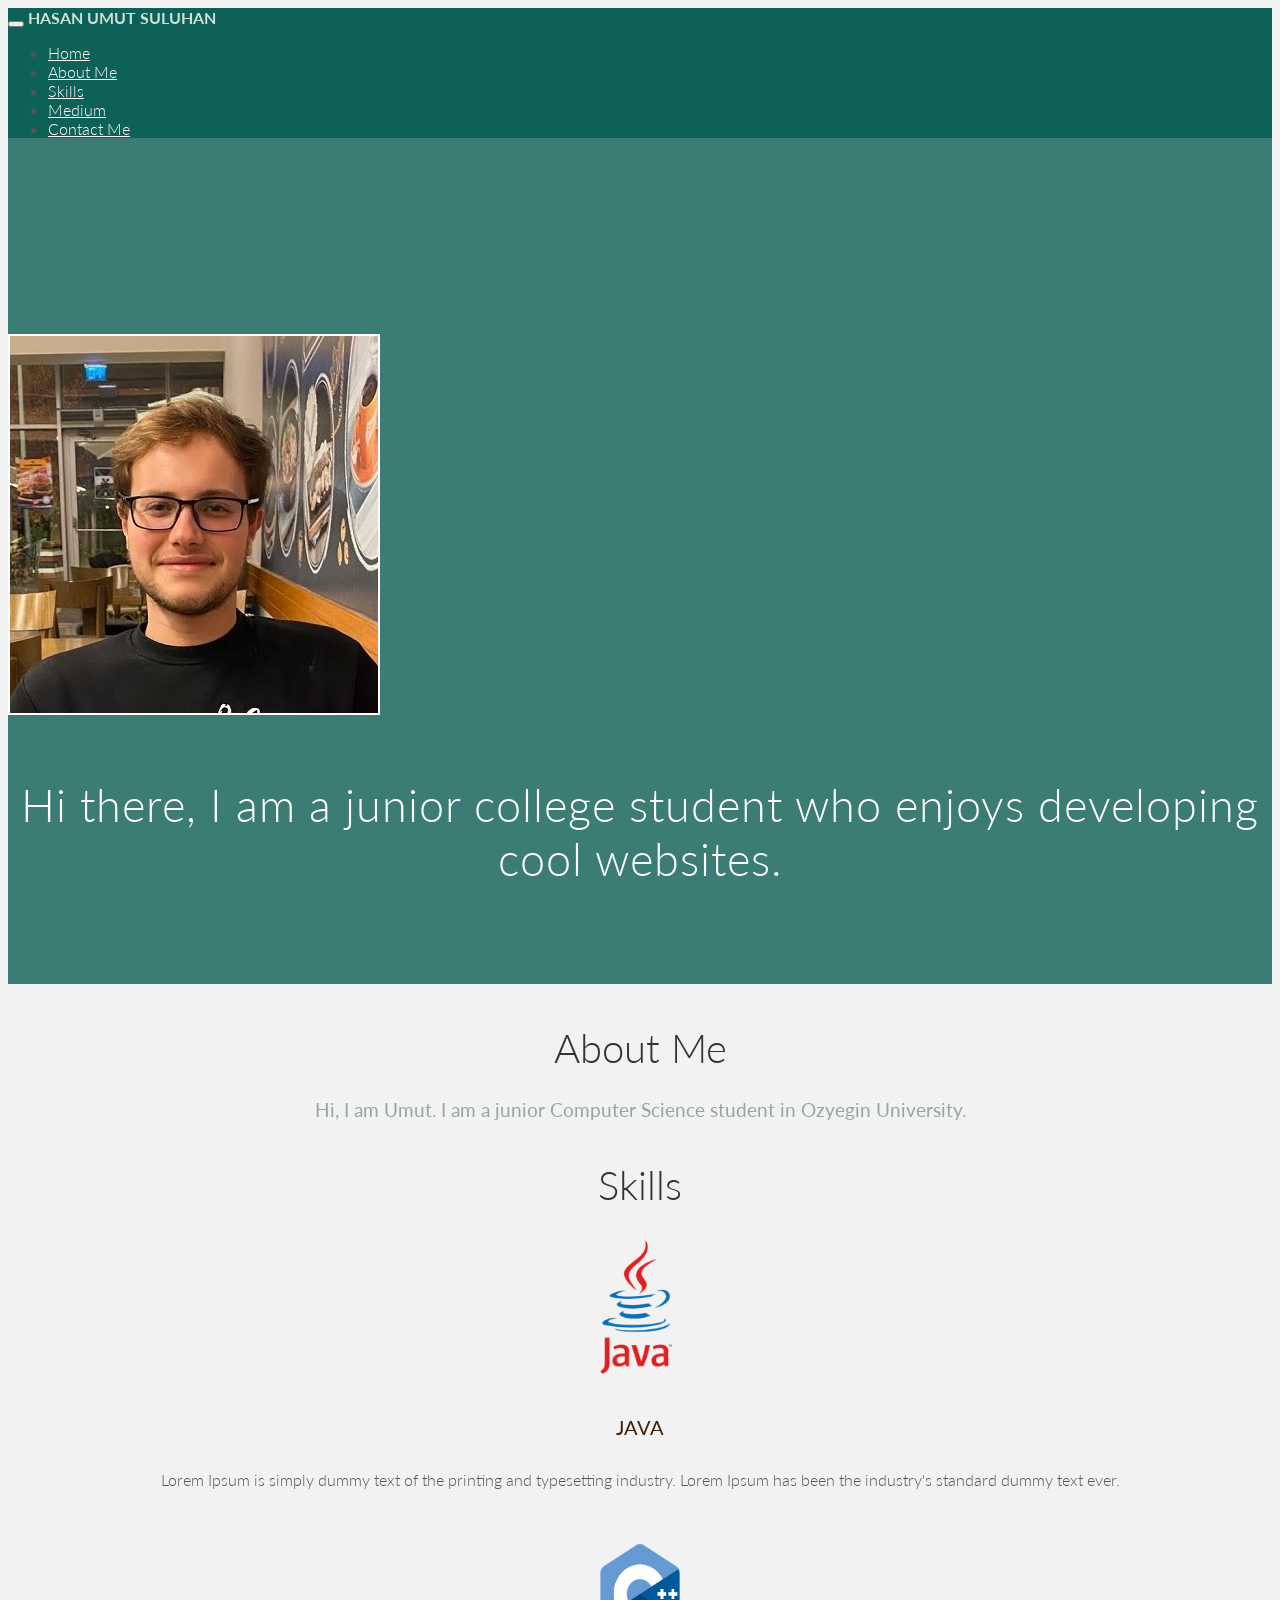
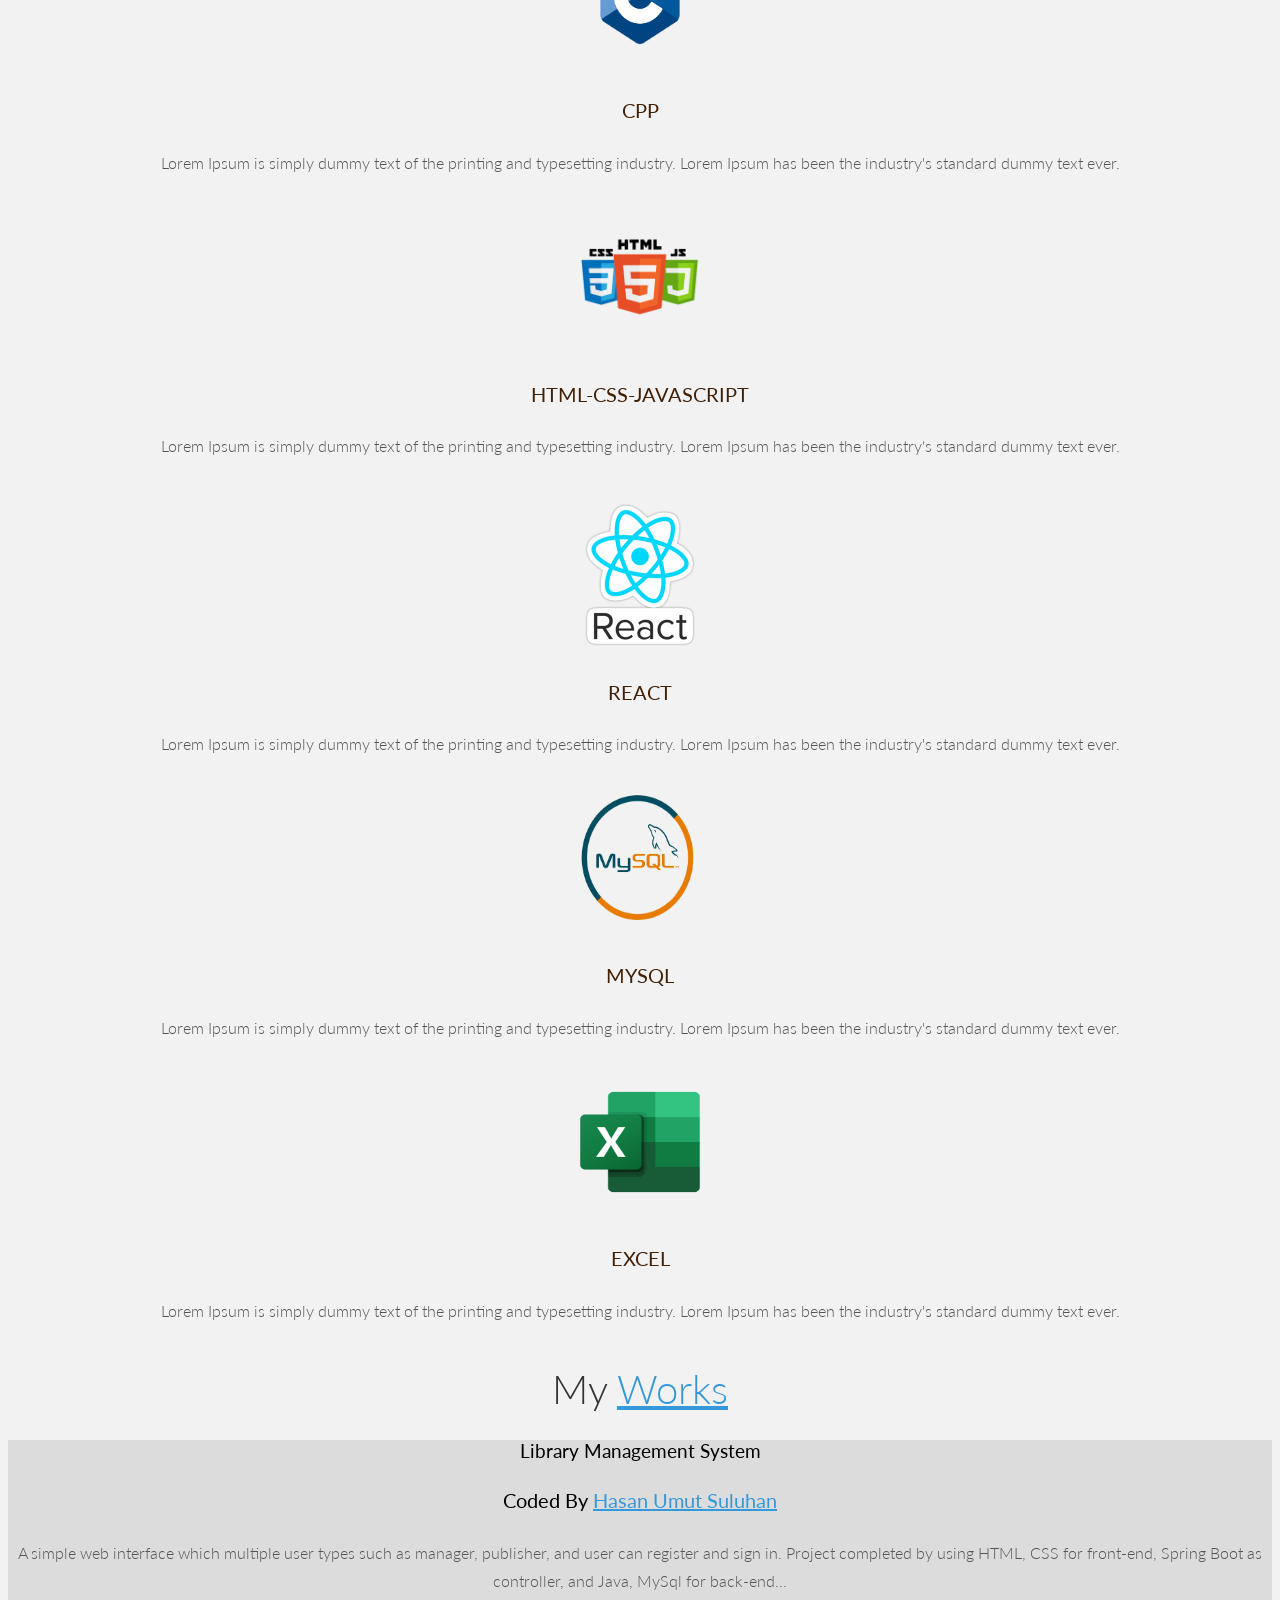
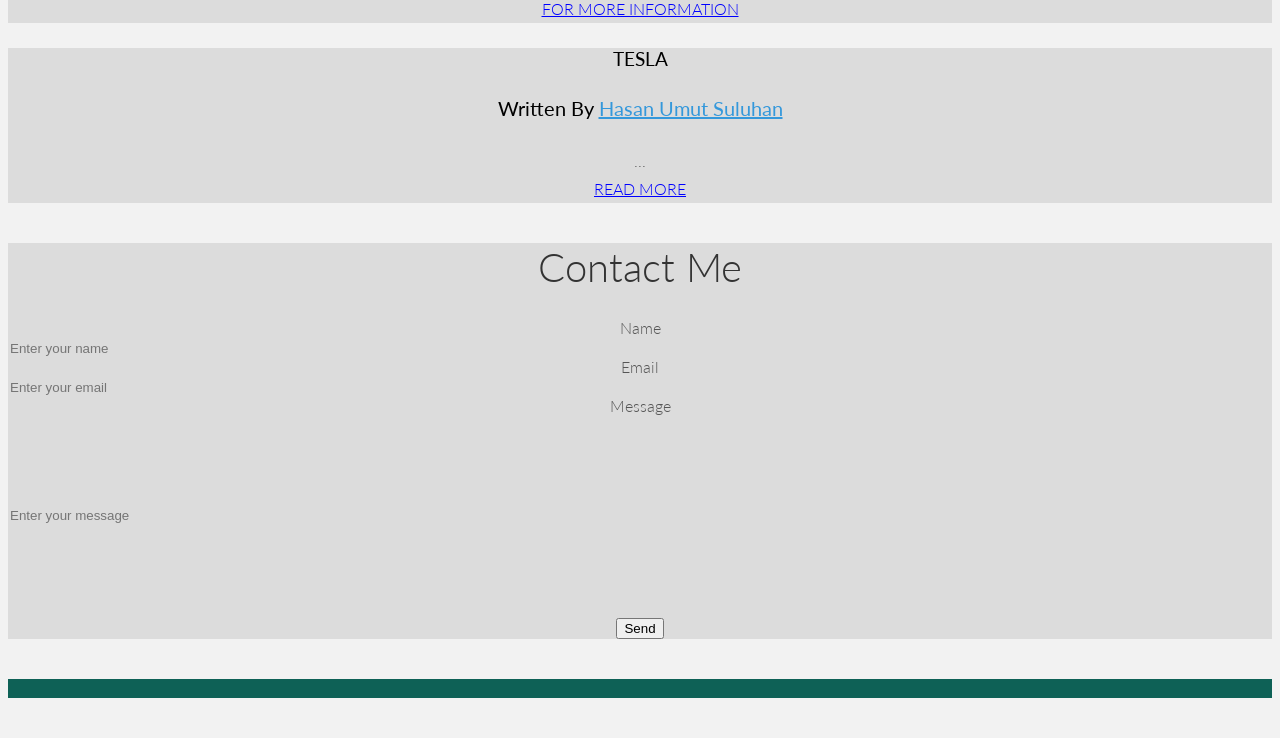
==== index.html @ 051eae3a "changes" ====
<!DOCTYPE html>
<html lang="en">
  <head>
    <meta charset="utf-8">
    <meta http-equiv="X-UA-Compatible" content="IE=edge">
    <meta name="viewport" content="width=device-width, initial-scale=1.0">
    <meta name="description" content="">
    <meta name="author" content="">
    <link rel="shortcut icon" href="assets/img/favicon.png">

	<title>HASAN UMUT SULUHAN</title>
	
	<link rel="shortcut icon" href="assets/img/favicon.ico" type="image/x-icon">

    <link href="assets/css/bootstrap.css" rel="stylesheet">
    <link href="assets/css/main.css" rel="stylesheet">
	<link href='http://fonts.googleapis.com/css?family=Lato:300,400,900' rel='stylesheet' type='text/css'>

	<script src="https://kit.fontawesome.com/4e91c4bfb4.js" crossorigin="anonymous"></script>
	<script src="https://code.jquery.com/jquery-1.10.2.min.js"></script>
    <script src="assets/js/bootstrap.min.js"></script>
  </head>

  <body>

	<div class="navbar navbar-default navbar-fixed-top">
		<div class="container">
		  <div class="navbar-header">
			<button type="button" class="navbar-toggle" data-toggle="collapse" data-target=".navbar-collapse">
			  <span class="icon-bar"></span>
			  <span class="icon-bar"></span>
			  <span class="icon-bar"></span>
			</button>
			<span class="navbar-brand" style = "opacity: 0.8;"><b>HASAN UMUT SULUHAN</b></span>
		  </div>
		  <div class="navbar-collapse collapse">
			<ul class="nav navbar-nav navbar-right">
			  <li><a href="#">Home</a></li>
			  <li><a href="#aboutme">About Me</a></li>
			  <li><a href="#skills">Skills</a></li>
			  <li><a href="#medium">Medium</a></li>
			  <li><a href="#contactme">Contact Me</a></li>
			</ul>
		  </div>
		</div>
	  </div>



	<div id="headerwrap">
		<div class="container">
			<div class="row">
				<div class="col-lg-4">
					<img id = "ppimage" class="img-responsive" src="assets/img/profile_picture.jpg" alt="Profile Picture">
				</div>
				<div class="col-lg-6">
					<h1>Hi there, I am a junior college student who enjoys developing cool websites.</h1>
				</div>
			</div>
		</div>
	</div>
	
	
	<div class="container">
		<a name='aboutme'></a>
		<div class="row mt centered">
			<div class="col-lg-6 col-lg-offset-3">
				<h1>About Me</h1>
				<h3>Hi, I am Umut. I am a junior Computer Science student in Ozyegin University.</h3>
			</div>
		</div>
		

		<div class="row mt centered">
			<a name='skills'></a>
			<h1>Skills</h1>

			<div class="col-lg-4">
				<img src="assets/img/java.png" width="150" height = "150" alt="">
				<h4>JAVA</h4>
				<p>Lorem Ipsum is simply dummy text of the printing and typesetting industry. Lorem Ipsum has been the industry's standard dummy text ever.</p>
			</div>

			<div class="col-lg-4">
				<img src="assets/img/cpp.png" width="200" height = "150" alt="">
				<h4>CPP</h4>
				<p>Lorem Ipsum is simply dummy text of the printing and typesetting industry. Lorem Ipsum has been the industry's standard dummy text ever.</p>

			</div>

			<div class="col-lg-4">
				<img src="assets/img/htmlcssjs.png" width="150" height = "150" alt="">
				<h4>HTML-CSS-JAVASCRIPT</h4>
				<p>Lorem Ipsum is simply dummy text of the printing and typesetting industry. Lorem Ipsum has been the industry's standard dummy text ever.</p>

			</div>
		</div>

		<div class="row mt centered">
			<div class="col-lg-4">
				<img src="assets/img/react.png" width="150" height = "150" alt="">
				<h4>REACT</h4>
				<p>Lorem Ipsum is simply dummy text of the printing and typesetting industry. Lorem Ipsum has been the industry's standard dummy text ever.</p>
			</div>

			<div class="col-lg-4">
				<img src="assets/img/mysql.png" width="150" height = "150" alt="">
				<h4>MYSQL</h4>
				<p>Lorem Ipsum is simply dummy text of the printing and typesetting industry. Lorem Ipsum has been the industry's standard dummy text ever.</p>

			</div>

			<div class="col-lg-4">
				<img src="assets/img/excel.png" width="250" height = "150" alt="">
				<h4>EXCEL</h4>
				<p>Lorem Ipsum is simply dummy text of the printing and typesetting industry. Lorem Ipsum has been the industry's standard dummy text ever.</p>

			</div>
			
		</div>
	</div>
	
	<!--<div class="container">
		<a name='medium'></a>
		<div class="row mt centered">
			<h1>My 
				<a href = "https://medium.com/@suluhanumut">
					Medium 
				</a>
				Blogs
			</h1>
			<div class="col-md-6 col-sm-9">
				<div class = "card text-center" style = "background-color:rgb(220,220,220);">
					<div class = "card-header">
						<h3 class = "card-title" style = "color:black">TESLA</h3>
						<h4 style = "color:black">Written By <a href = "https://medium.com/@suluhanumut">Hasan Umut Suluhan</a><h4></h4>
					</div>
					<div class = "card-body">
						<p>... 
							<br>
							<a style = "color:blue" href = "https://medium.com/@suluhanumut">
								READ MORE
							</a>
						</p>
					</div>
				</div>
			</div>
			<div class="col-md-6 col-sm-9">
				<div class = "card text-center" style = "background-color:rgb(220,220,220);">
					<div class = "card-header">
						<h3 class = "card-title" style = "color:black">TESLA</h3>
						<h4 style = "color:black">Written By <a href = "https://medium.com/@suluhanumut">Hasan Umut Suluhan</a><h4></h4>
					</div>
					<div class = "card-body">
						<p>... 
							<br>
							<a style = "color:blue" href = "https://medium.com/@suluhanumut">
								READ MORE
							</a>
						</p>
					</div>
				</div>
			</div>
		</div>-->

		<div class="container">
			<a name='medium'></a>
			<div class="row mt centered">
				<h1>My 
					<a href = "https://github.com/umutsuluhan">
						Works
					</a>
				</h1>
				<div class="col-md-6 col-sm-9">
					<div class = "card text-center" style = "background-color:rgb(220,220,220);">
						<div class = "card-header">
							<h3 class = "card-title" style = "color:black">Library Management System</h3>
							<h4 style = "color:black">Coded By <a href = "https://medium.com/@suluhanumut">Hasan Umut Suluhan</a><h4></h4>
						</div>
						<div class = "card-body">
							<p>A simple web interface which multiple user types such as manager, publisher, and user can register and sign in.
								Project completed by using HTML, CSS for front-end, Spring Boot as controller, and Java, MySql for back-end... 
								<br>
								<a style = "color:blue" href = "https://github.com/umutsuluhan/Library_Management_System">
									FOR MORE INFORMATION
								</a>
							</p>
						</div>
					</div>
				</div>
				<div class="col-md-6 col-sm-9">
					<div class = "card text-center" style = "background-color:rgb(220,220,220);">
						<div class = "card-header">
							<h3 class = "card-title" style = "color:black">TESLA</h3>
							<h4 style = "color:black">Written By <a href = "https://medium.com/@suluhanumut">Hasan Umut Suluhan</a><h4></h4>
						</div>
						<div class = "card-body">
							<p>... 
								<br>
								<a style = "color:blue" href = "https://medium.com/@suluhanumut">
									READ MORE
								</a>
							</p>
						</div>
					</div>
				</div>
			</div>
	
	<div class = "container">
		<a name = 'contactme'></a>
		<div class="row mt centered">
			<div class="col-lg-6 col-lg-offset-3" style = "background-color:rgb(220,220,220);">
				<h1 class = "Title" >Contact Me</h1>
				<form action="https://formspree.io/f/xeqpnavw" method="POST" style = "background:transparent">
					<label for name>Name</label>
					<br>
					<input type="text" name="name" placeholder = "Enter your name" style = "width:100%; border:none; background:transparent;">
					<br>
					<label for email>Email</label>
					<br>
					<input type="email" name="email" placeholder = "Enter your email" style = "width:100%; border:none; background:transparent;">
					<br>
					<label for message>Message</label>
					<br>
					<input type="text" size = "400px" name="message" placeholder = "Enter your message" style = "width:100% ; height:200px; border:none; background:transparent;">
					<br>
					<input type="submit" value="Send">
				  </form>			
			</div>
		</div>
	</div>

	
		
		<div class="row mt centered navbar-default navbar">
			<div class="navbar-footer">
				<div class="col-lg-12 col-sm-6">
					<img class="img-circle" src="assets/img/pic1.jpg" width="140" alt="">
					<a id = "social" href= "https://twitter.com/umutsuluhan"><i class="fab fa-twitter-square fa-2x"></i><a>
					<a id = "social" href= "https://www.instagram.com/umutsuluhan/"><i class="fab fa-instagram-square fa-2x"></i><a>
					<a id = "social" href= "https://www.linkedin.com/in/hasan-umut-318127186/"><i class="fab fa-linkedin fa-2x"></i></a>
				</div>
			</div>	
		</div>
	</div>

    
  </body>
</html>
---- assets/css/main.css ----
body {
  background-color: #f2f2f2;
    font-family: 'Lato', sans-serif;
    font-weight: 300;
    font-size: 16px;
    color: #555;

    -webkit-font-smoothing: antialiased;
    -webkit-overflow-scrolling: touch;
}

/* Titles */
h1, h2, h3, h4, h5, h6 {
    font-family: 'Lato', sans-serif;
    font-weight: 300;
    color: #333;
}

h1 {
    font-size: 40px;
    text-align:center;
}

h3 {
	color: #95a5a6;
	font-weight: 400;
}

h4 {
	color: rgb(65, 32, 6);
	font-weight: 400;
	font-size: 20px;
}

/* Paragraph & Typographic */
p {
    line-height: 28px;
    margin-bottom: 25px;
    font-size: 16px;
}

.centered {
    text-align: center;
}

/* Links */
a {
    color: #3498db;
    word-wrap: break-word;

    -webkit-transition: color 0.1s ease-in, background 0.1s ease-in;
    -moz-transition: color 0.1s ease-in, background 0.1s ease-in;
    -ms-transition: color 0.1s ease-in, background 0.1s ease-in;
    -o-transition: color 0.1s ease-in, background 0.1s ease-in;
    transition: color 0.1s ease-in, background 0.1s ease-in;
}

a:hover,
a:focus {
    color: #7b7b7b;
    text-decoration: none;
    outline: 0;
}

a:before,
a:after {
    -webkit-transition: color 0.1s ease-in, background 0.1s ease-in;
    -moz-transition: color 0.1s ease-in, background 0.1s ease-in;
    -ms-transition: color 0.1s ease-in, background 0.1s ease-in;
    -o-transition: color 0.1s ease-in, background 0.1s ease-in;
    transition: color 0.1s ease-in, background 0.1s ease-in;
}

 hr {
    display: block;
    height: 1px;
    border: 0;
    border-top: 1px solid #ccc;
    margin: 1em 0;
    padding: 0;
}

.navbar-default {
    background-color: rgb(14, 97, 86);
}

.navbar-default .navbar-brand {
	color: white;
}

.navbar-default .navbar-nav > li > a {
	color: white;
}

/* Helpers */

.mt {
	margin-top: 40px;
	margin-bottom: 40px;
}

.form-control {
	height: 42px;
	font-size: 18px;
	width: 280px;
}

i {
	margin: 8px;
	color: #3498db; 
}


/* HeaderWrap */
#headerwrap {
	/* background: url(../img/bg01.jpg) no-repeat center top; */
    background-color: rgb(14, 97, 86, 0.8);
	margin-top: -20px;
	padding-top:200px;
	background-attachment: relative;
	background-position: center center;
	min-height: 650px;
	width: 100%;
	
    -webkit-background-size: 100%;
    -moz-background-size: 100%;
    -o-background-size: 100%;
    background-size: 100%;

    -webkit-background-size: cover;
    -moz-background-size: cover;
    -o-background-size: cover;
    background-size: cover;
}

#headerwrap h1 {
	margin-top: 60px;
	margin-bottom: 15px;
	color: white;
	font-size: 45px;
	font-weight: 300;
	letter-spacing: 1px;
}

#ppimage{
    border: 2px solid;
    border-color:white;
}
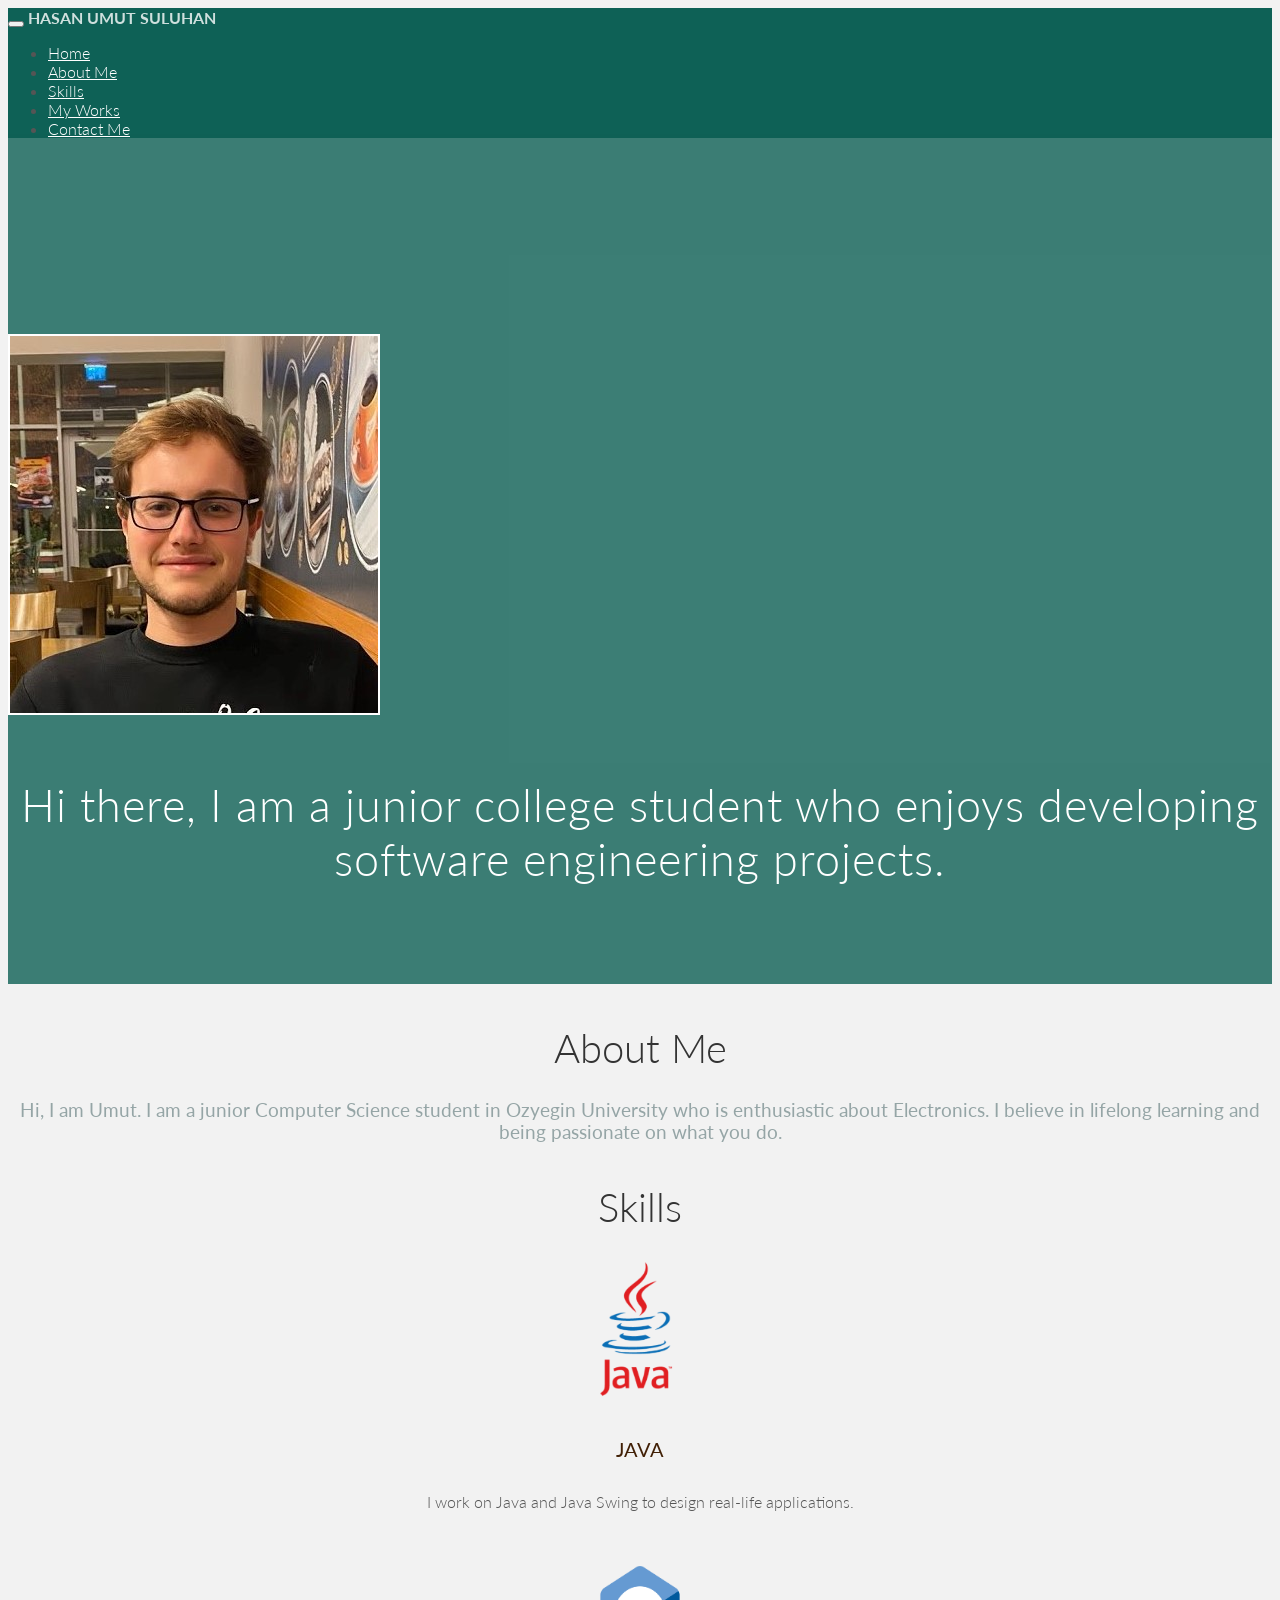
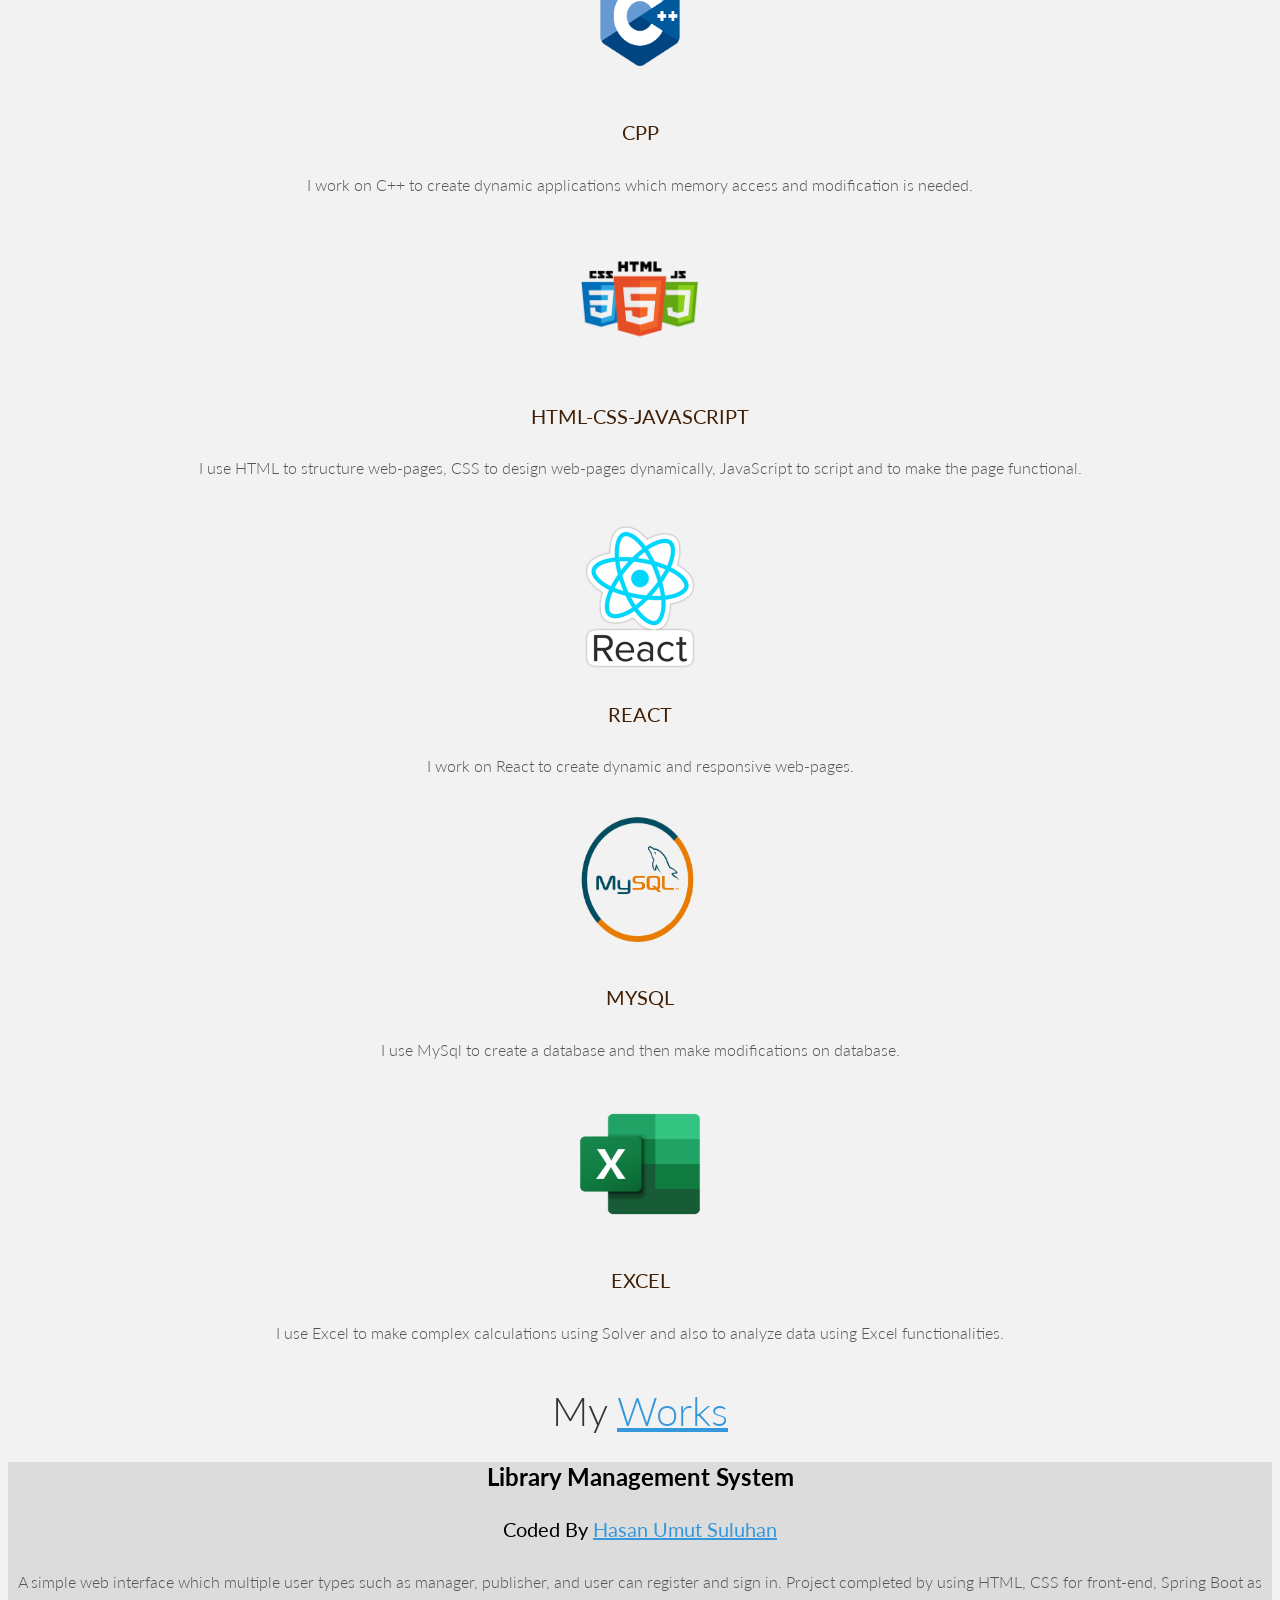
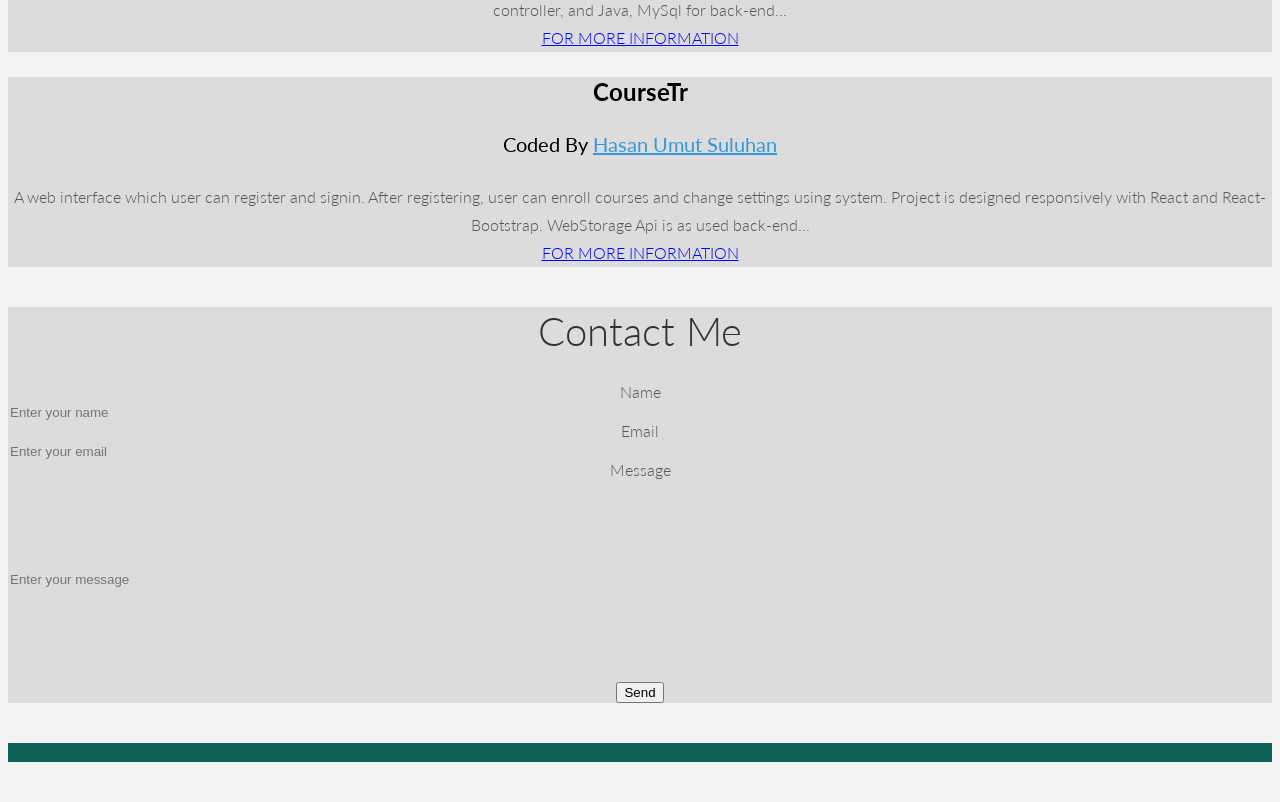
==== commit e24d0616: "changes" ====
--- a/index.html
+++ b/index.html
@@ -38,7 +38,8 @@
 			  <li><a href="#">Home</a></li>
 			  <li><a href="#aboutme">About Me</a></li>
 			  <li><a href="#skills">Skills</a></li>
-			  <li><a href="#medium">Medium</a></li>
+			  <li><a href="#myworks">My Works</a></li>
+			  <!--<li><a href="#medium">Medium</a></li>-->
 			  <li><a href="#contactme">Contact Me</a></li>
 			</ul>
 		  </div>
@@ -54,7 +55,7 @@
 					<img id = "ppimage" class="img-responsive" src="assets/img/profile_picture.jpg" alt="Profile Picture">
 				</div>
 				<div class="col-lg-6">
-					<h1>Hi there, I am a junior college student who enjoys developing cool websites.</h1>
+					<h1>Hi there, I am a junior college student who enjoys developing software engineering projects.</h1>
 				</div>
 			</div>
 		</div>
@@ -66,7 +67,9 @@
 		<div class="row mt centered">
 			<div class="col-lg-6 col-lg-offset-3">
 				<h1>About Me</h1>
-				<h3>Hi, I am Umut. I am a junior Computer Science student in Ozyegin University.</h3>
+				<h3>Hi, I am Umut. I am a junior Computer Science student in Ozyegin University who is enthusiastic about Electronics.
+					I believe in lifelong learning and being passionate on what you do.  
+				</h3>
 			</div>
 		</div>
 		
@@ -78,20 +81,20 @@
 			<div class="col-lg-4">
 				<img src="assets/img/java.png" width="150" height = "150" alt="">
 				<h4>JAVA</h4>
-				<p>Lorem Ipsum is simply dummy text of the printing and typesetting industry. Lorem Ipsum has been the industry's standard dummy text ever.</p>
+				<p>I work on Java and Java Swing to design real-life applications.</p>
 			</div>
 
 			<div class="col-lg-4">
 				<img src="assets/img/cpp.png" width="200" height = "150" alt="">
 				<h4>CPP</h4>
-				<p>Lorem Ipsum is simply dummy text of the printing and typesetting industry. Lorem Ipsum has been the industry's standard dummy text ever.</p>
+				<p>I work on C++ to create dynamic applications which memory access and modification is needed.</p>
 
 			</div>
 
 			<div class="col-lg-4">
 				<img src="assets/img/htmlcssjs.png" width="150" height = "150" alt="">
 				<h4>HTML-CSS-JAVASCRIPT</h4>
-				<p>Lorem Ipsum is simply dummy text of the printing and typesetting industry. Lorem Ipsum has been the industry's standard dummy text ever.</p>
+				<p>I use HTML to structure web-pages, CSS to design web-pages dynamically, JavaScript to script and to make the page functional.</p>
 
 			</div>
 		</div>
@@ -100,25 +103,69 @@
 			<div class="col-lg-4">
 				<img src="assets/img/react.png" width="150" height = "150" alt="">
 				<h4>REACT</h4>
-				<p>Lorem Ipsum is simply dummy text of the printing and typesetting industry. Lorem Ipsum has been the industry's standard dummy text ever.</p>
+				<p>I work on React to create dynamic and responsive web-pages.</p>
 			</div>
 
 			<div class="col-lg-4">
 				<img src="assets/img/mysql.png" width="150" height = "150" alt="">
 				<h4>MYSQL</h4>
-				<p>Lorem Ipsum is simply dummy text of the printing and typesetting industry. Lorem Ipsum has been the industry's standard dummy text ever.</p>
+				<p>I use MySql to create a database and then make modifications on database.</p>
 
 			</div>
 
 			<div class="col-lg-4">
 				<img src="assets/img/excel.png" width="250" height = "150" alt="">
 				<h4>EXCEL</h4>
-				<p>Lorem Ipsum is simply dummy text of the printing and typesetting industry. Lorem Ipsum has been the industry's standard dummy text ever.</p>
+				<p>I use Excel to make complex calculations using Solver and also to analyze data using Excel functionalities.</p>
 
 			</div>
 			
 		</div>
 	</div>
+
+	<div class="container">
+		<a name='myworks'></a>
+		<div class="row mt centered">
+			<h1>My 
+				<a href = "https://github.com/umutsuluhan">
+					Works
+				</a>
+			</h1>
+			<div class="col-md-6 col-sm-9">
+				<div class = "card text-center" style = "background-color:rgb(220,220,220);">
+					<div class = "card-header">
+						<h2 class = "card-title" style = "color:black"><b>Library Management System</b></h2>
+						<h4 style = "color:black">Coded By <a href = "https://github.com/umutsuluhan">Hasan Umut Suluhan</a><h4></h4>
+					</div>
+					<div class = "card-body">
+						<p>A simple web interface which multiple user types such as manager, publisher, and user can register and sign in.
+							Project completed by using HTML, CSS for front-end, Spring Boot as controller, and Java, MySql for back-end... 
+							<br>
+							<a style = "color:blue" href = "https://github.com/umutsuluhan/Library_Management_System">
+								FOR MORE INFORMATION
+							</a>
+						</p>
+					</div>
+				</div>
+			</div>
+			<div class="col-md-6 col-sm-9">
+				<div class = "card text-center" style = "background-color:rgb(220,220,220);">
+					<div class = "card-header">
+						<h2 class = "card-title" style = "color:black"><b>CourseTr</b></h2>
+						<h4 style = "color:black">Coded By <a href = "https://github.com/umutsuluhan">Hasan Umut Suluhan</a><h4></h4>
+					</div>
+					<div class = "card-body">
+						<p>A web interface which user can register and signin. After registering, user can enroll courses and change
+							settings using system. Project is designed responsively with React and React-Bootstrap. WebStorage Api is as used back-end... 
+							<br>
+							<a style = "color:blue" href = "https://github.com/umutsuluhan/CourseTr">
+								FOR MORE INFORMATION
+							</a>
+						</p>
+					</div>
+				</div>
+			</div>
+		</div>
 	
 	<!--<div class="container">
 		<a name='medium'></a>
@@ -162,49 +209,6 @@
 				</div>
 			</div>
 		</div>-->
-
-		<div class="container">
-			<a name='medium'></a>
-			<div class="row mt centered">
-				<h1>My 
-					<a href = "https://github.com/umutsuluhan">
-						Works
-					</a>
-				</h1>
-				<div class="col-md-6 col-sm-9">
-					<div class = "card text-center" style = "background-color:rgb(220,220,220);">
-						<div class = "card-header">
-							<h3 class = "card-title" style = "color:black">Library Management System</h3>
-							<h4 style = "color:black">Coded By <a href = "https://medium.com/@suluhanumut">Hasan Umut Suluhan</a><h4></h4>
-						</div>
-						<div class = "card-body">
-							<p>A simple web interface which multiple user types such as manager, publisher, and user can register and sign in.
-								Project completed by using HTML, CSS for front-end, Spring Boot as controller, and Java, MySql for back-end... 
-								<br>
-								<a style = "color:blue" href = "https://github.com/umutsuluhan/Library_Management_System">
-									FOR MORE INFORMATION
-								</a>
-							</p>
-						</div>
-					</div>
-				</div>
-				<div class="col-md-6 col-sm-9">
-					<div class = "card text-center" style = "background-color:rgb(220,220,220);">
-						<div class = "card-header">
-							<h3 class = "card-title" style = "color:black">TESLA</h3>
-							<h4 style = "color:black">Written By <a href = "https://medium.com/@suluhanumut">Hasan Umut Suluhan</a><h4></h4>
-						</div>
-						<div class = "card-body">
-							<p>... 
-								<br>
-								<a style = "color:blue" href = "https://medium.com/@suluhanumut">
-									READ MORE
-								</a>
-							</p>
-						</div>
-					</div>
-				</div>
-			</div>
 	
 	<div class = "container">
 		<a name = 'contactme'></a>
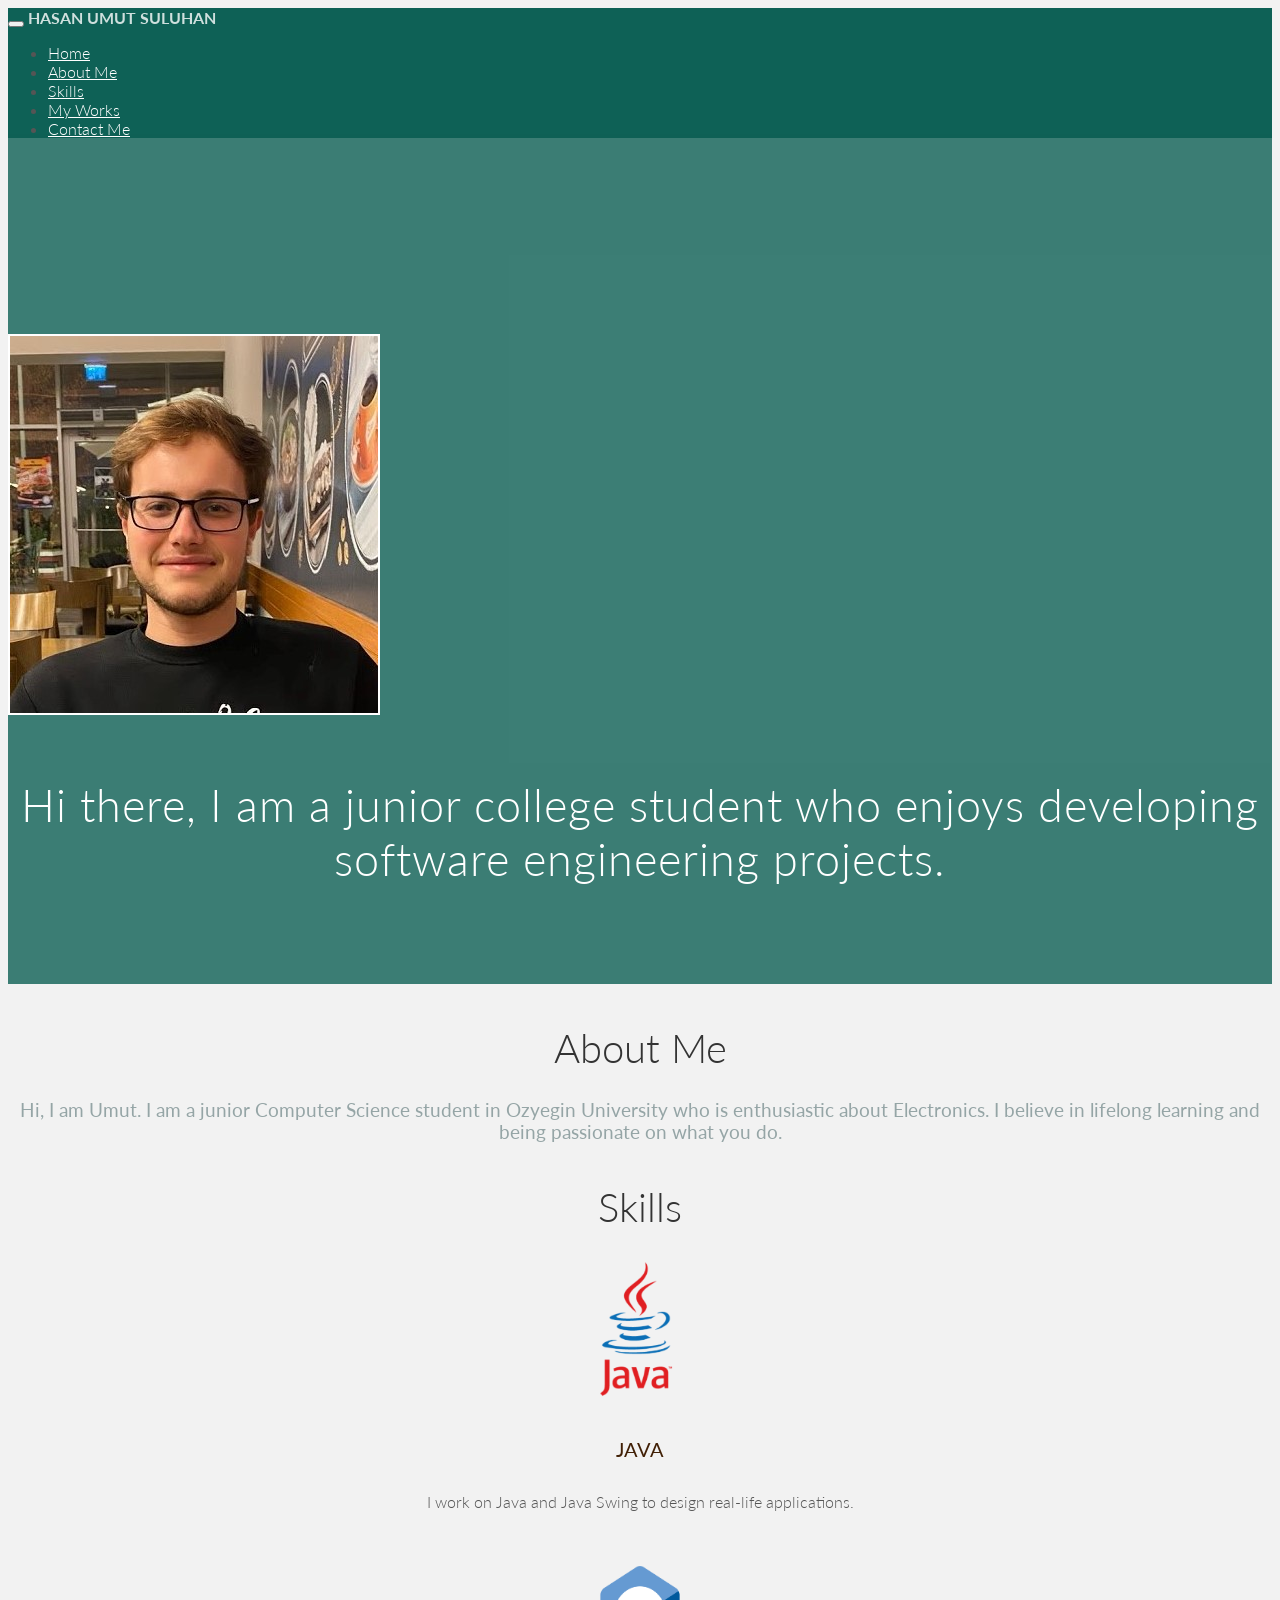
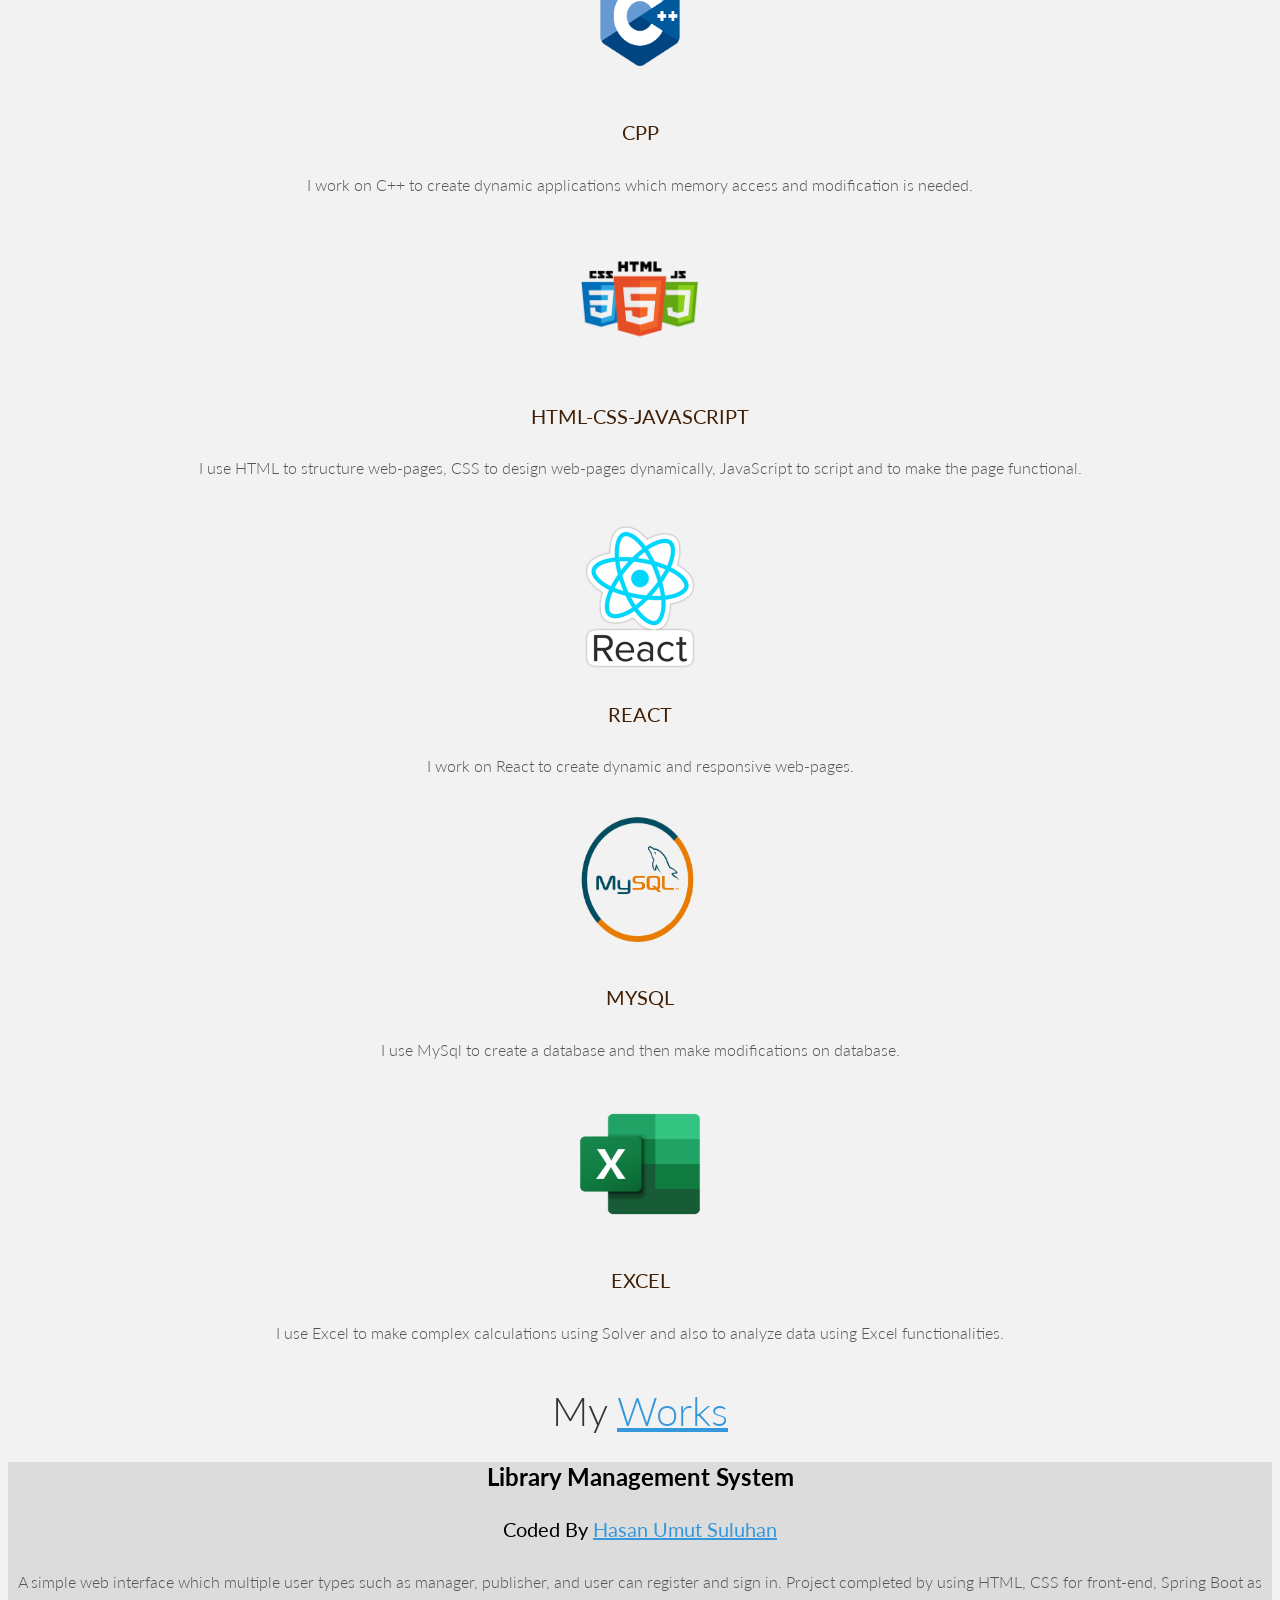
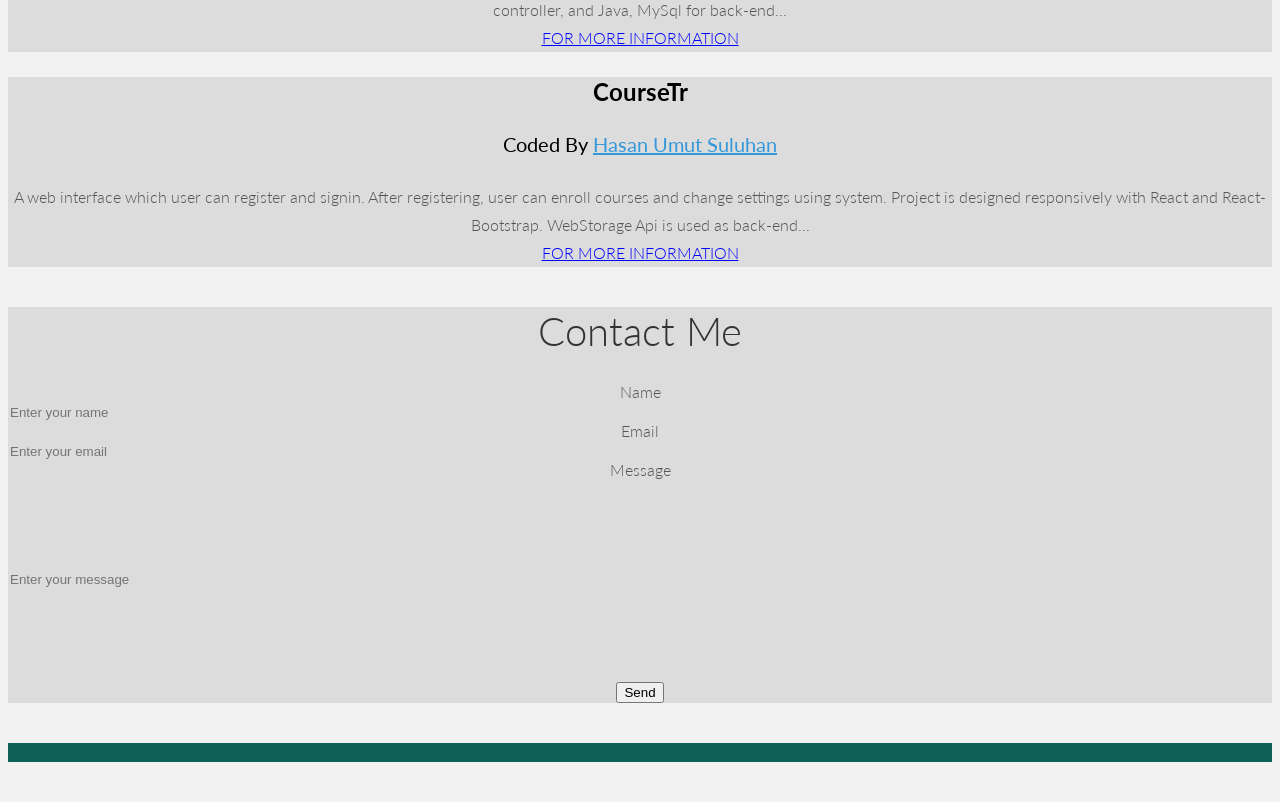
==== commit 6c48eefa: "Update index.html" ====
--- a/index.html
+++ b/index.html
@@ -156,7 +156,7 @@
 					</div>
 					<div class = "card-body">
 						<p>A web interface which user can register and signin. After registering, user can enroll courses and change
-							settings using system. Project is designed responsively with React and React-Bootstrap. WebStorage Api is as used back-end... 
+							settings using system. Project is designed responsively with React and React-Bootstrap. WebStorage Api is used as back-end... 
 							<br>
 							<a style = "color:blue" href = "https://github.com/umutsuluhan/CourseTr">
 								FOR MORE INFORMATION
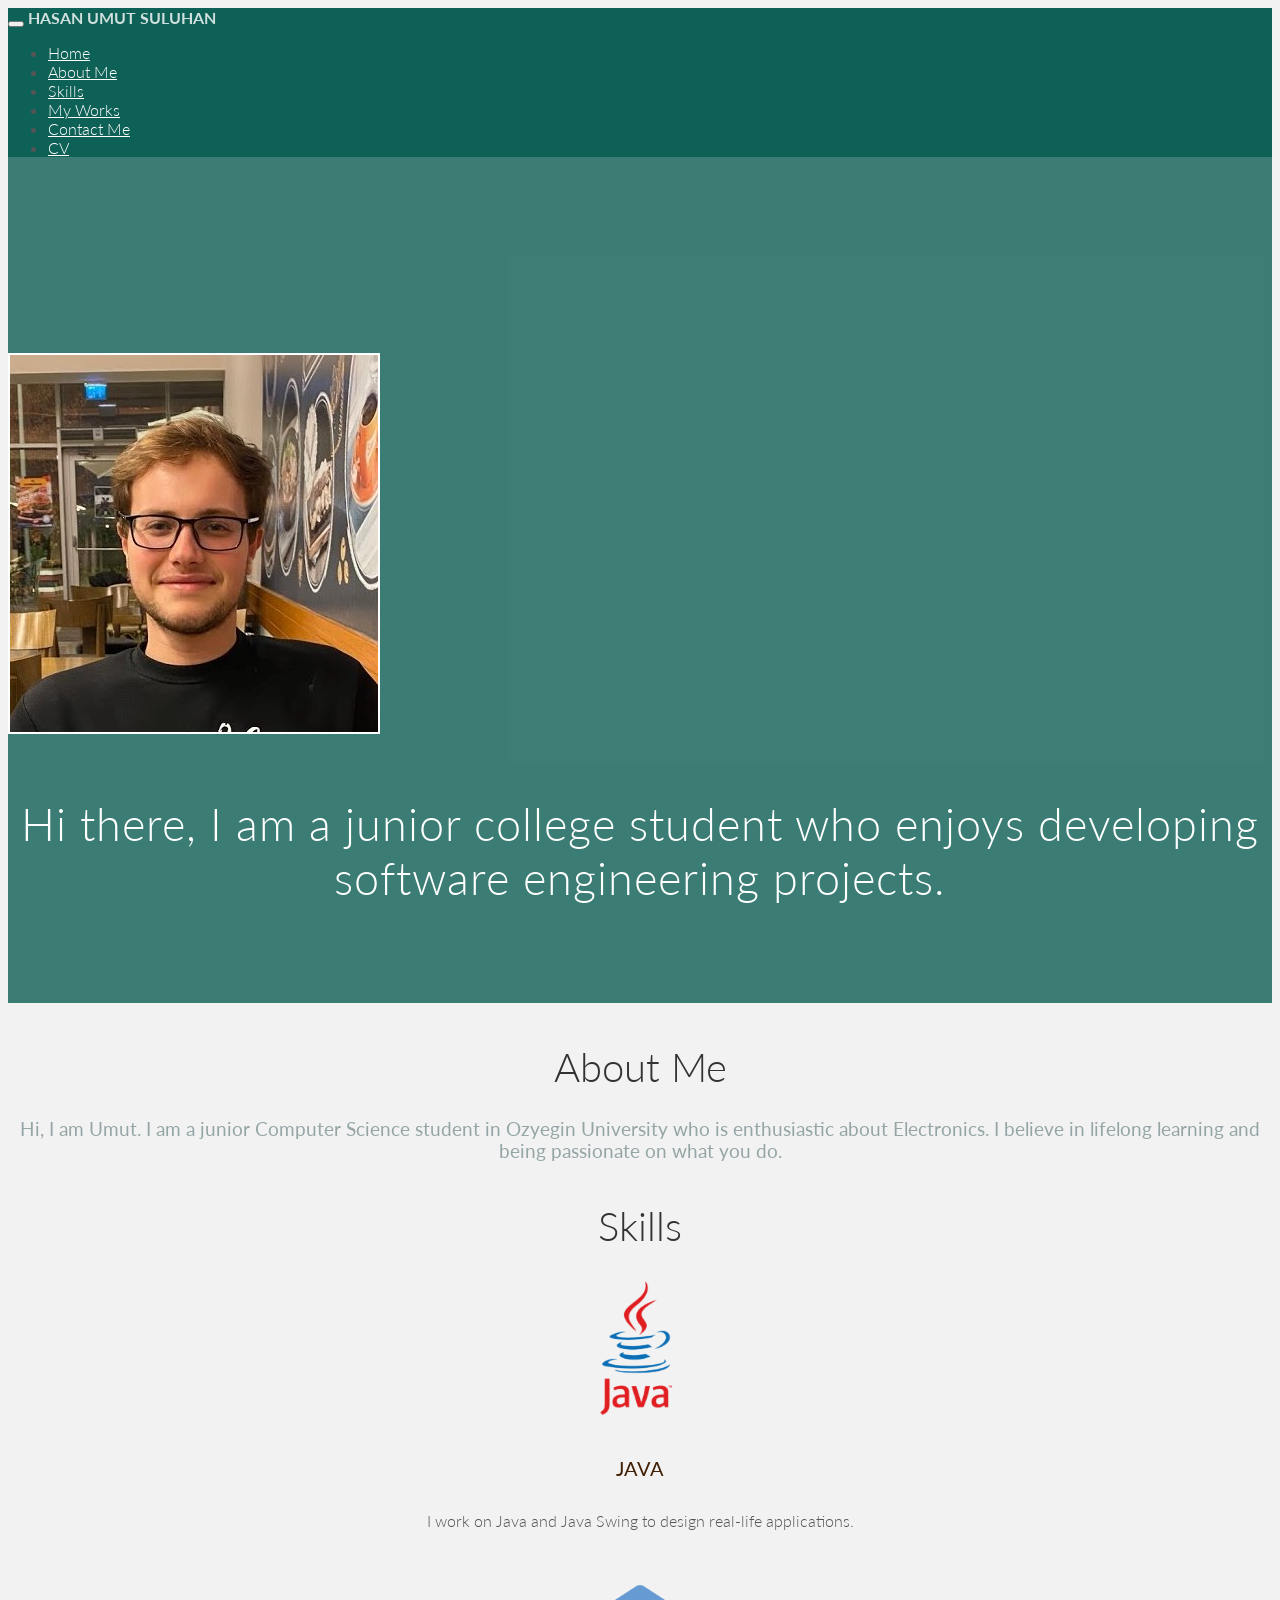
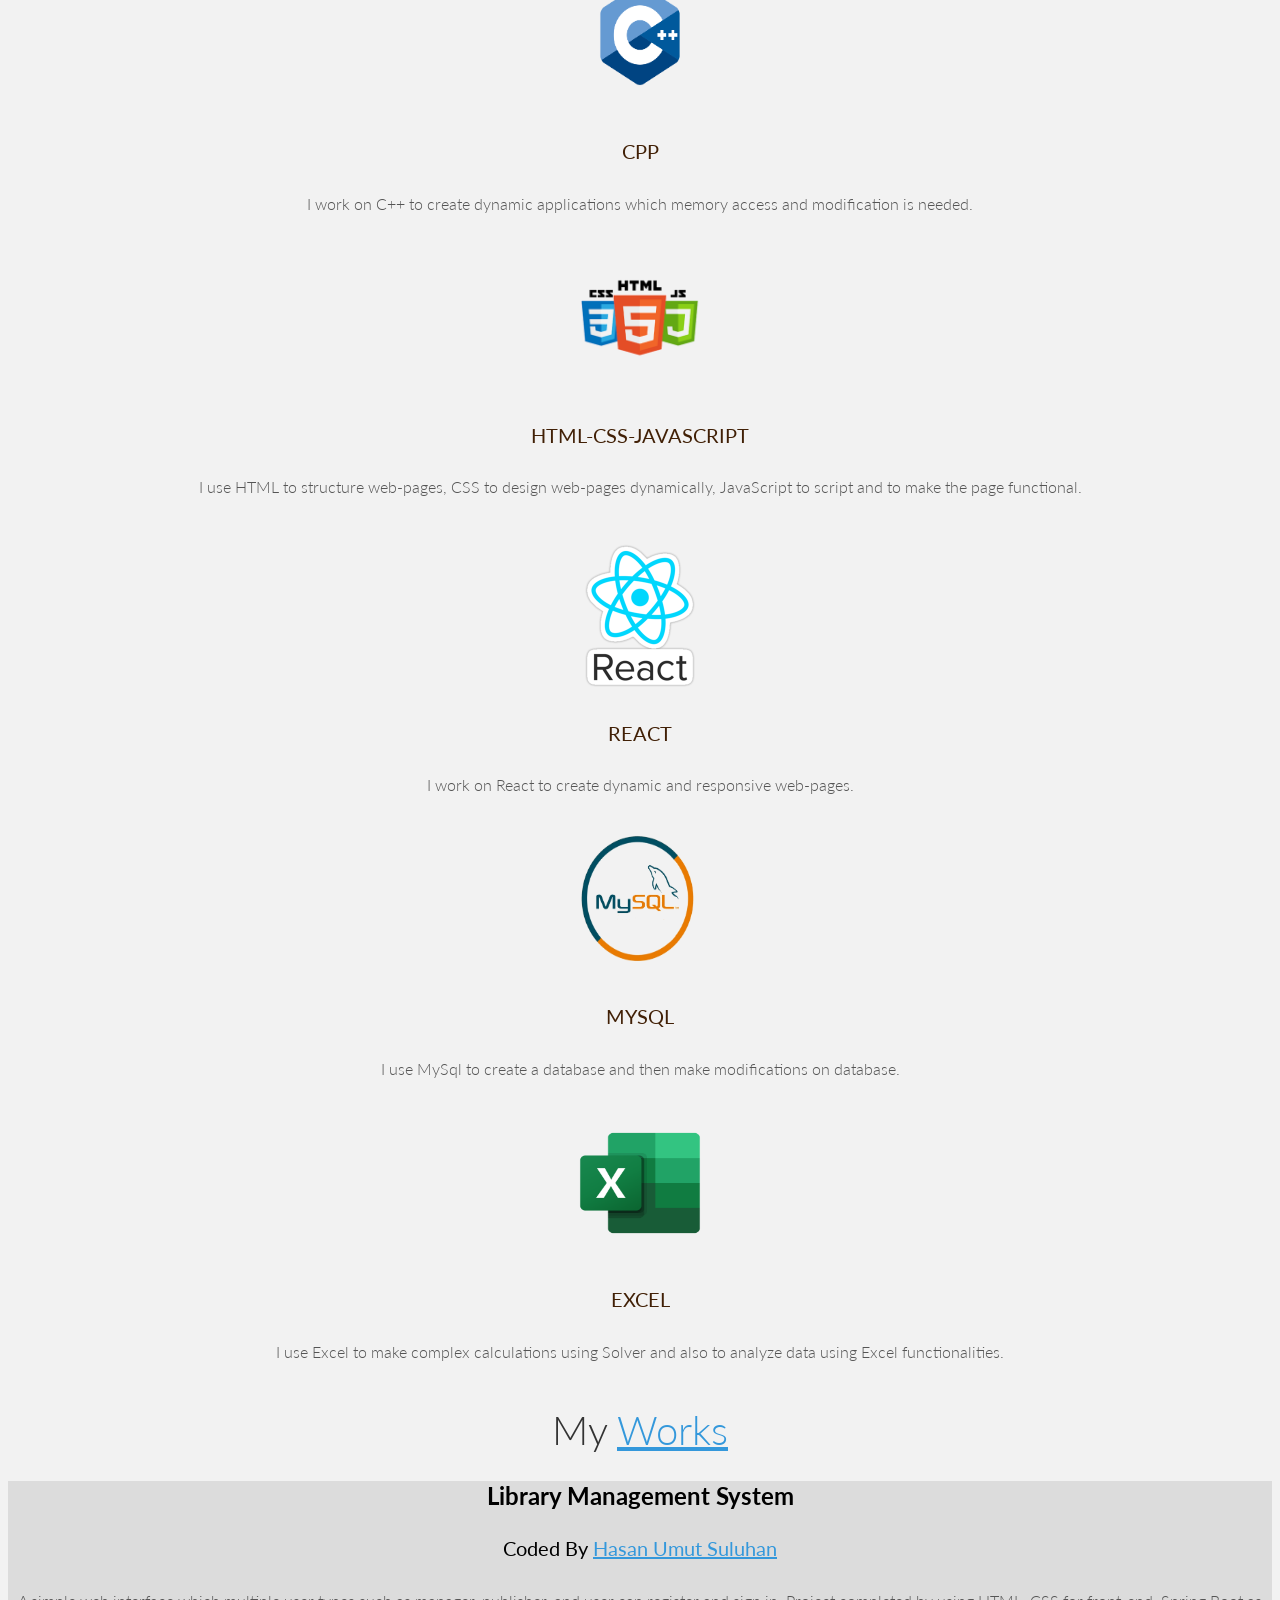
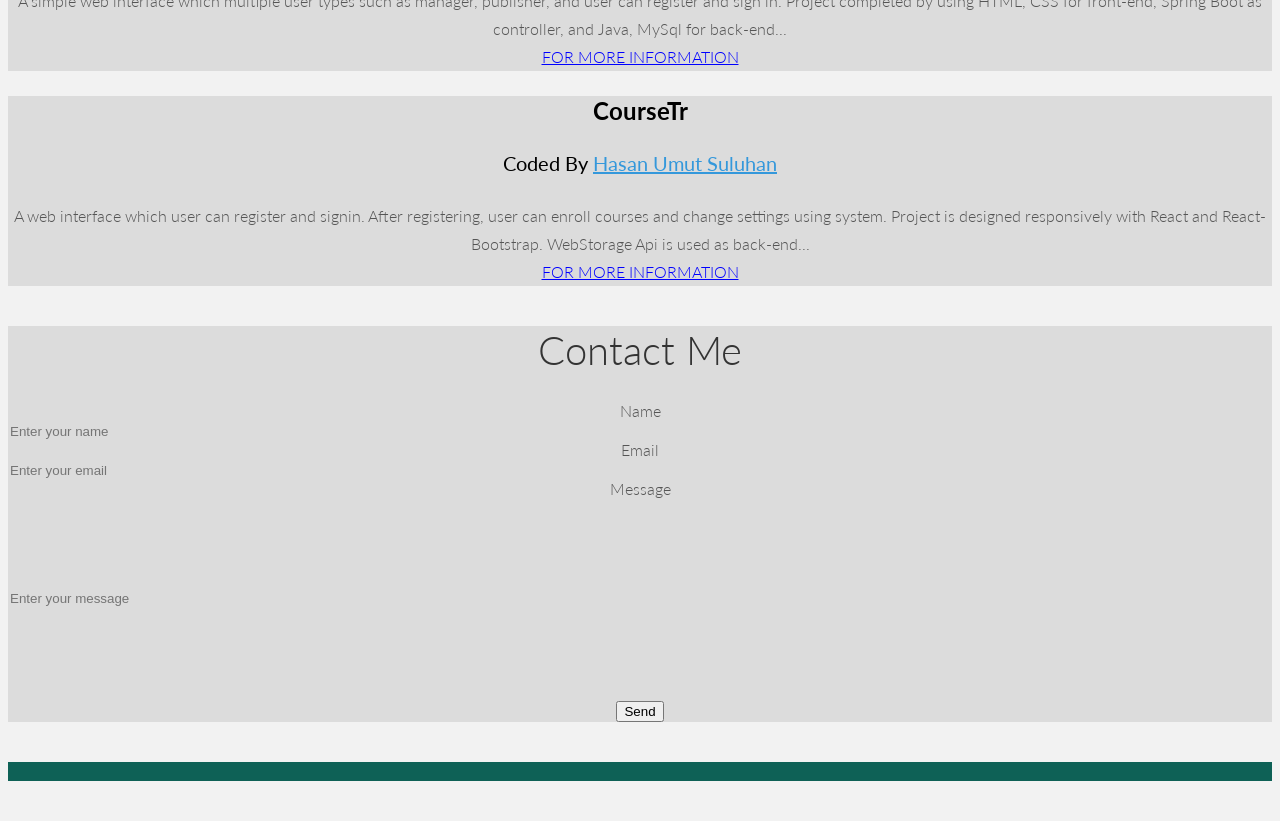
==== commit 99de1a4b: "Adding CV link" ====
--- a/index.html
+++ b/index.html
@@ -1,6 +1,16 @@
 <!DOCTYPE html>
 <html lang="en">
   <head>
+    
+  <script async src="https://www.googletagmanager.com/gtag/js?id=G-P2W3RBVLD3"></script>
+  <script>
+    window.dataLayer = window.dataLayer || [];
+    function gtag(){dataLayer.push(arguments);}
+    gtag('js', new Date());
+
+    gtag('config', 'G-P2W3RBVLD3');
+  </script>
+	  
     <meta charset="utf-8">
     <meta http-equiv="X-UA-Compatible" content="IE=edge">
     <meta name="viewport" content="width=device-width, initial-scale=1.0">
@@ -41,6 +51,7 @@
 			  <li><a href="#myworks">My Works</a></li>
 			  <!--<li><a href="#medium">Medium</a></li>-->
 			  <li><a href="#contactme">Contact Me</a></li>
+			  <li><a href="assets/img/HASANUMUTSULUHAN_CV.pdf">CV</a></li>
 			</ul>
 		  </div>
 		</div>
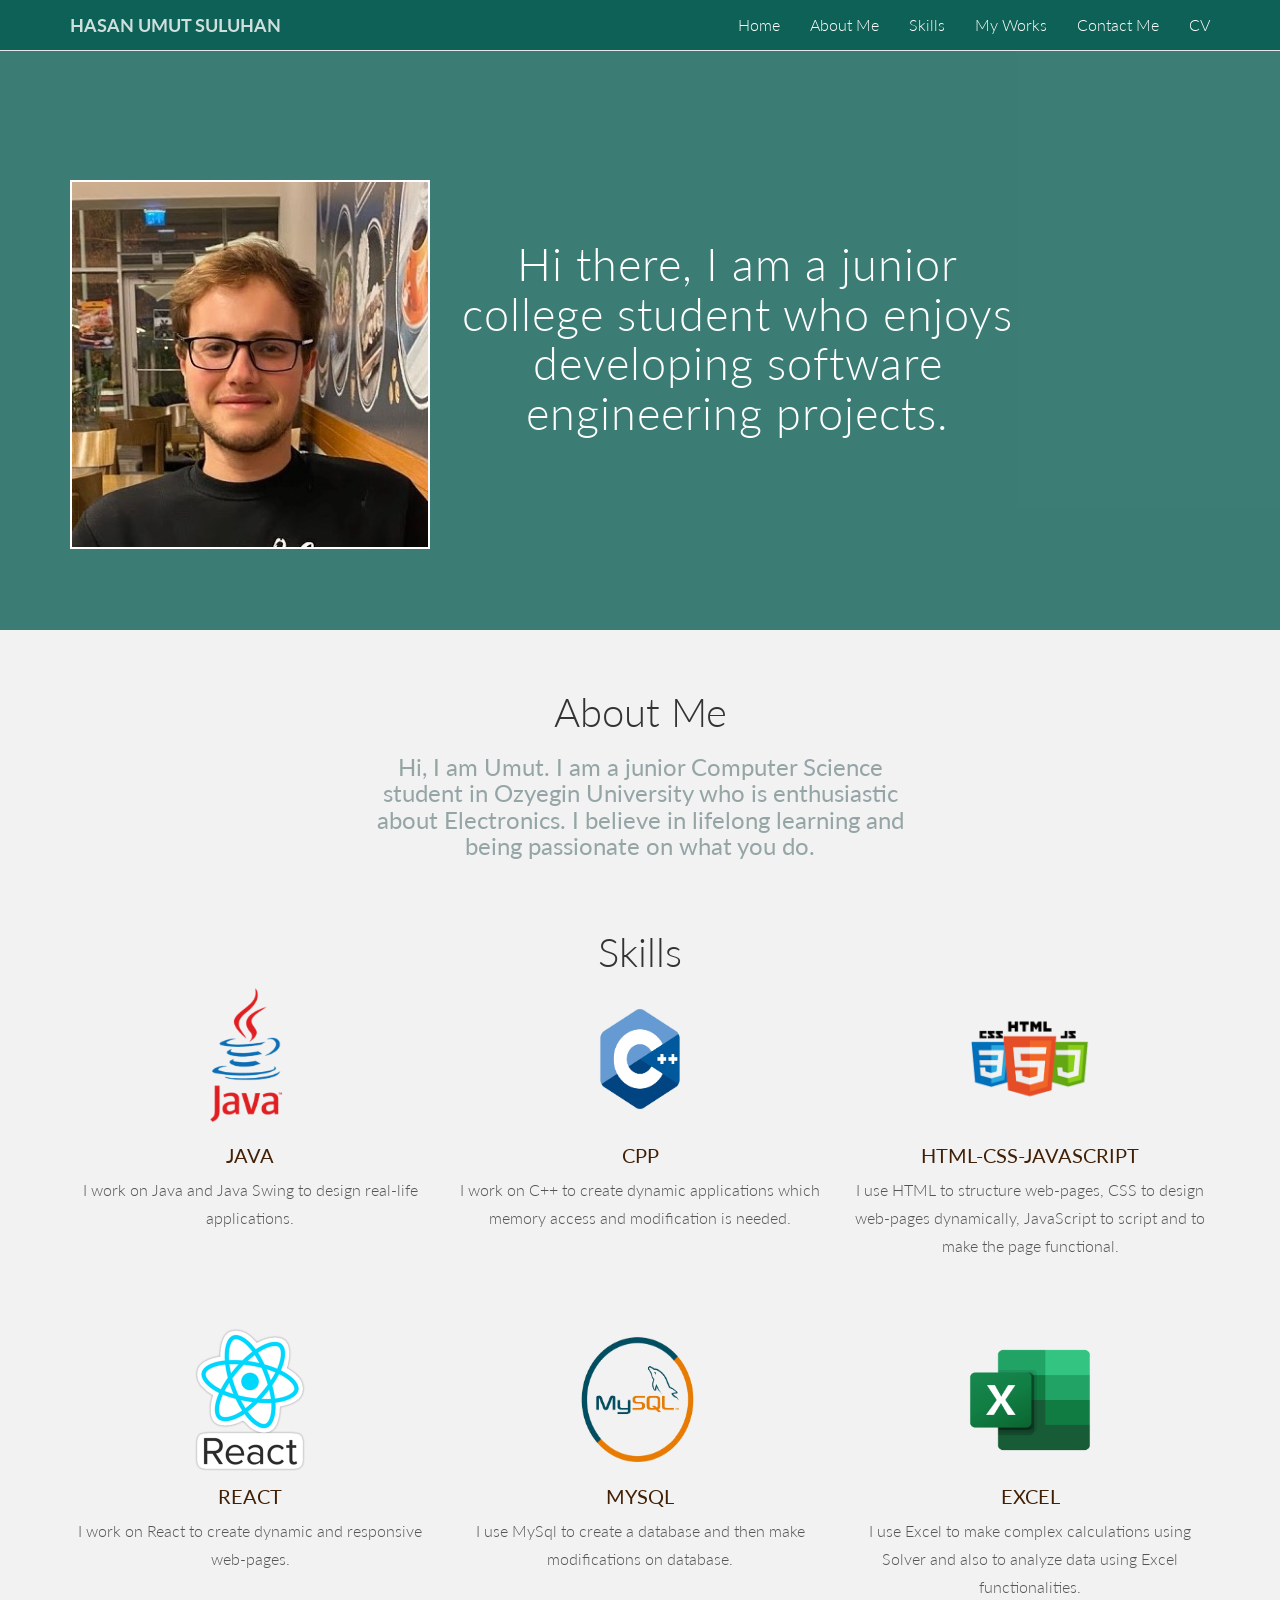
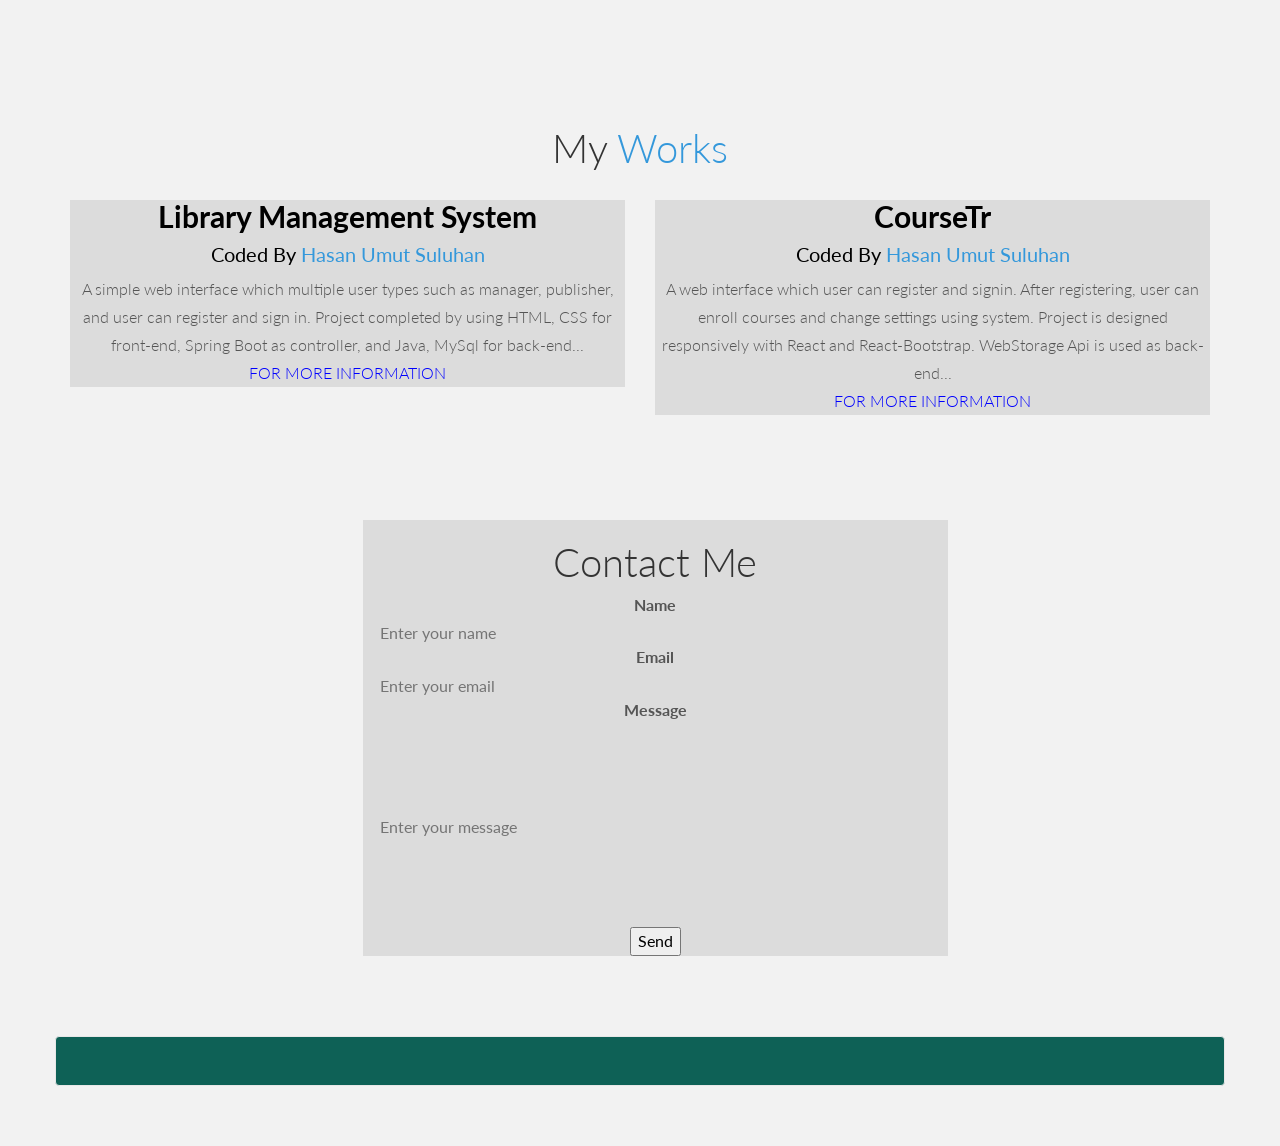
==== commit 33108e6b: "Add files via upload" ====
--- a/index.html
+++ b/index.html
@@ -1,264 +1,264 @@
-<!DOCTYPE html>
-<html lang="en">
-  <head>
-    
-  <script async src="https://www.googletagmanager.com/gtag/js?id=G-P2W3RBVLD3"></script>
-  <script>
-    window.dataLayer = window.dataLayer || [];
-    function gtag(){dataLayer.push(arguments);}
-    gtag('js', new Date());
-
-    gtag('config', 'G-P2W3RBVLD3');
-  </script>
-	  
-    <meta charset="utf-8">
-    <meta http-equiv="X-UA-Compatible" content="IE=edge">
-    <meta name="viewport" content="width=device-width, initial-scale=1.0">
-    <meta name="description" content="">
-    <meta name="author" content="">
-    <link rel="shortcut icon" href="assets/img/favicon.png">
-
-	<title>HASAN UMUT SULUHAN</title>
-	
-	<link rel="shortcut icon" href="assets/img/favicon.ico" type="image/x-icon">
-
-    <link href="assets/css/bootstrap.css" rel="stylesheet">
-    <link href="assets/css/main.css" rel="stylesheet">
-	<link href='http://fonts.googleapis.com/css?family=Lato:300,400,900' rel='stylesheet' type='text/css'>
-
-	<script src="https://kit.fontawesome.com/4e91c4bfb4.js" crossorigin="anonymous"></script>
-	<script src="https://code.jquery.com/jquery-1.10.2.min.js"></script>
-    <script src="assets/js/bootstrap.min.js"></script>
-  </head>
-
-  <body>
-
-	<div class="navbar navbar-default navbar-fixed-top">
-		<div class="container">
-		  <div class="navbar-header">
-			<button type="button" class="navbar-toggle" data-toggle="collapse" data-target=".navbar-collapse">
-			  <span class="icon-bar"></span>
-			  <span class="icon-bar"></span>
-			  <span class="icon-bar"></span>
-			</button>
-			<span class="navbar-brand" style = "opacity: 0.8;"><b>HASAN UMUT SULUHAN</b></span>
-		  </div>
-		  <div class="navbar-collapse collapse">
-			<ul class="nav navbar-nav navbar-right">
-			  <li><a href="#">Home</a></li>
-			  <li><a href="#aboutme">About Me</a></li>
-			  <li><a href="#skills">Skills</a></li>
-			  <li><a href="#myworks">My Works</a></li>
-			  <!--<li><a href="#medium">Medium</a></li>-->
-			  <li><a href="#contactme">Contact Me</a></li>
-			  <li><a href="assets/img/HASANUMUTSULUHAN_CV.pdf">CV</a></li>
-			</ul>
-		  </div>
-		</div>
-	  </div>
-
-
-
-	<div id="headerwrap">
-		<div class="container">
-			<div class="row">
-				<div class="col-lg-4">
-					<img id = "ppimage" class="img-responsive" src="assets/img/profile_picture.jpg" alt="Profile Picture">
-				</div>
-				<div class="col-lg-6">
-					<h1>Hi there, I am a junior college student who enjoys developing software engineering projects.</h1>
-				</div>
-			</div>
-		</div>
-	</div>
-	
-	
-	<div class="container">
-		<a name='aboutme'></a>
-		<div class="row mt centered">
-			<div class="col-lg-6 col-lg-offset-3">
-				<h1>About Me</h1>
-				<h3>Hi, I am Umut. I am a junior Computer Science student in Ozyegin University who is enthusiastic about Electronics.
-					I believe in lifelong learning and being passionate on what you do.  
-				</h3>
-			</div>
-		</div>
-		
-
-		<div class="row mt centered">
-			<a name='skills'></a>
-			<h1>Skills</h1>
-
-			<div class="col-lg-4">
-				<img src="assets/img/java.png" width="150" height = "150" alt="">
-				<h4>JAVA</h4>
-				<p>I work on Java and Java Swing to design real-life applications.</p>
-			</div>
-
-			<div class="col-lg-4">
-				<img src="assets/img/cpp.png" width="200" height = "150" alt="">
-				<h4>CPP</h4>
-				<p>I work on C++ to create dynamic applications which memory access and modification is needed.</p>
-
-			</div>
-
-			<div class="col-lg-4">
-				<img src="assets/img/htmlcssjs.png" width="150" height = "150" alt="">
-				<h4>HTML-CSS-JAVASCRIPT</h4>
-				<p>I use HTML to structure web-pages, CSS to design web-pages dynamically, JavaScript to script and to make the page functional.</p>
-
-			</div>
-		</div>
-
-		<div class="row mt centered">
-			<div class="col-lg-4">
-				<img src="assets/img/react.png" width="150" height = "150" alt="">
-				<h4>REACT</h4>
-				<p>I work on React to create dynamic and responsive web-pages.</p>
-			</div>
-
-			<div class="col-lg-4">
-				<img src="assets/img/mysql.png" width="150" height = "150" alt="">
-				<h4>MYSQL</h4>
-				<p>I use MySql to create a database and then make modifications on database.</p>
-
-			</div>
-
-			<div class="col-lg-4">
-				<img src="assets/img/excel.png" width="250" height = "150" alt="">
-				<h4>EXCEL</h4>
-				<p>I use Excel to make complex calculations using Solver and also to analyze data using Excel functionalities.</p>
-
-			</div>
-			
-		</div>
-	</div>
-
-	<div class="container">
-		<a name='myworks'></a>
-		<div class="row mt centered">
-			<h1>My 
-				<a href = "https://github.com/umutsuluhan">
-					Works
-				</a>
-			</h1>
-			<div class="col-md-6 col-sm-9">
-				<div class = "card text-center" style = "background-color:rgb(220,220,220);">
-					<div class = "card-header">
-						<h2 class = "card-title" style = "color:black"><b>Library Management System</b></h2>
-						<h4 style = "color:black">Coded By <a href = "https://github.com/umutsuluhan">Hasan Umut Suluhan</a><h4></h4>
-					</div>
-					<div class = "card-body">
-						<p>A simple web interface which multiple user types such as manager, publisher, and user can register and sign in.
-							Project completed by using HTML, CSS for front-end, Spring Boot as controller, and Java, MySql for back-end... 
-							<br>
-							<a style = "color:blue" href = "https://github.com/umutsuluhan/Library_Management_System">
-								FOR MORE INFORMATION
-							</a>
-						</p>
-					</div>
-				</div>
-			</div>
-			<div class="col-md-6 col-sm-9">
-				<div class = "card text-center" style = "background-color:rgb(220,220,220);">
-					<div class = "card-header">
-						<h2 class = "card-title" style = "color:black"><b>CourseTr</b></h2>
-						<h4 style = "color:black">Coded By <a href = "https://github.com/umutsuluhan">Hasan Umut Suluhan</a><h4></h4>
-					</div>
-					<div class = "card-body">
-						<p>A web interface which user can register and signin. After registering, user can enroll courses and change
-							settings using system. Project is designed responsively with React and React-Bootstrap. WebStorage Api is used as back-end... 
-							<br>
-							<a style = "color:blue" href = "https://github.com/umutsuluhan/CourseTr">
-								FOR MORE INFORMATION
-							</a>
-						</p>
-					</div>
-				</div>
-			</div>
-		</div>
-	
-	<!--<div class="container">
-		<a name='medium'></a>
-		<div class="row mt centered">
-			<h1>My 
-				<a href = "https://medium.com/@suluhanumut">
-					Medium 
-				</a>
-				Blogs
-			</h1>
-			<div class="col-md-6 col-sm-9">
-				<div class = "card text-center" style = "background-color:rgb(220,220,220);">
-					<div class = "card-header">
-						<h3 class = "card-title" style = "color:black">TESLA</h3>
-						<h4 style = "color:black">Written By <a href = "https://medium.com/@suluhanumut">Hasan Umut Suluhan</a><h4></h4>
-					</div>
-					<div class = "card-body">
-						<p>... 
-							<br>
-							<a style = "color:blue" href = "https://medium.com/@suluhanumut">
-								READ MORE
-							</a>
-						</p>
-					</div>
-				</div>
-			</div>
-			<div class="col-md-6 col-sm-9">
-				<div class = "card text-center" style = "background-color:rgb(220,220,220);">
-					<div class = "card-header">
-						<h3 class = "card-title" style = "color:black">TESLA</h3>
-						<h4 style = "color:black">Written By <a href = "https://medium.com/@suluhanumut">Hasan Umut Suluhan</a><h4></h4>
-					</div>
-					<div class = "card-body">
-						<p>... 
-							<br>
-							<a style = "color:blue" href = "https://medium.com/@suluhanumut">
-								READ MORE
-							</a>
-						</p>
-					</div>
-				</div>
-			</div>
-		</div>-->
-	
-	<div class = "container">
-		<a name = 'contactme'></a>
-		<div class="row mt centered">
-			<div class="col-lg-6 col-lg-offset-3" style = "background-color:rgb(220,220,220);">
-				<h1 class = "Title" >Contact Me</h1>
-				<form action="https://formspree.io/f/xeqpnavw" method="POST" style = "background:transparent">
-					<label for name>Name</label>
-					<br>
-					<input type="text" name="name" placeholder = "Enter your name" style = "width:100%; border:none; background:transparent;">
-					<br>
-					<label for email>Email</label>
-					<br>
-					<input type="email" name="email" placeholder = "Enter your email" style = "width:100%; border:none; background:transparent;">
-					<br>
-					<label for message>Message</label>
-					<br>
-					<input type="text" size = "400px" name="message" placeholder = "Enter your message" style = "width:100% ; height:200px; border:none; background:transparent;">
-					<br>
-					<input type="submit" value="Send">
-				  </form>			
-			</div>
-		</div>
-	</div>
-
-	
-		
-		<div class="row mt centered navbar-default navbar">
-			<div class="navbar-footer">
-				<div class="col-lg-12 col-sm-6">
-					<img class="img-circle" src="assets/img/pic1.jpg" width="140" alt="">
-					<a id = "social" href= "https://twitter.com/umutsuluhan"><i class="fab fa-twitter-square fa-2x"></i><a>
-					<a id = "social" href= "https://www.instagram.com/umutsuluhan/"><i class="fab fa-instagram-square fa-2x"></i><a>
-					<a id = "social" href= "https://www.linkedin.com/in/hasan-umut-318127186/"><i class="fab fa-linkedin fa-2x"></i></a>
-				</div>
-			</div>	
-		</div>
-	</div>
-
-    
-  </body>
-</html>
+<!DOCTYPE html>
+<html lang="en">
+  <head>
+    
+  <script async src="https://www.googletagmanager.com/gtag/js?id=G-P2W3RBVLD3"></script>
+  <script>
+    window.dataLayer = window.dataLayer || [];
+    function gtag(){dataLayer.push(arguments);}
+    gtag('js', new Date());
+
+    gtag('config', 'G-P2W3RBVLD3');
+  </script>
+	  
+    <meta charset="utf-8">
+    <meta http-equiv="X-UA-Compatible" content="IE=edge">
+    <meta name="viewport" content="width=device-width, initial-scale=1.0">
+    <meta name="description" content="">
+    <meta name="author" content="">
+    <link rel="shortcut icon" href="assets/img/favicon.png">
+
+	<title>HASAN UMUT SULUHAN</title>
+	
+	<link rel="shortcut icon" href="assets/img/favicon.ico" type="image/x-icon">
+
+    <link href="assets/css/bootstrap.css" rel="stylesheet">
+    <link href="assets/css/main.css" rel="stylesheet">
+	<link href='http://fonts.googleapis.com/css?family=Lato:300,400,900' rel='stylesheet' type='text/css'>
+
+	<script src="https://kit.fontawesome.com/4e91c4bfb4.js" crossorigin="anonymous"></script>
+	<script src="https://code.jquery.com/jquery-1.10.2.min.js"></script>
+    <script src="assets/js/bootstrap.min.js"></script>
+  </head>
+
+  <body>
+
+	<div class="navbar navbar-default navbar-fixed-top">
+		<div class="container">
+		  <div class="navbar-header">
+			<button type="button" class="navbar-toggle" data-toggle="collapse" data-target=".navbar-collapse">
+			  <span class="icon-bar"></span>
+			  <span class="icon-bar"></span>
+			  <span class="icon-bar"></span>
+			</button>
+			<span class="navbar-brand" style = "opacity: 0.8;"><b>HASAN UMUT SULUHAN</b></span>
+		  </div>
+		  <div class="navbar-collapse collapse">
+			<ul class="nav navbar-nav navbar-right">
+			  <li><a href="#">Home</a></li>
+			  <li><a href="#aboutme">About Me</a></li>
+			  <li><a href="#skills">Skills</a></li>
+			  <li><a href="#myworks">My Works</a></li>
+			  <!--<li><a href="#medium">Medium</a></li>-->
+			  <li><a href="#contactme">Contact Me</a></li>
+			  <li><a href="assets/img/HASANUMUTSULUHAN_CV.pdf">CV</a></li>
+			</ul>
+		  </div>
+		</div>
+	  </div>
+
+
+
+	<div id="headerwrap">
+		<div class="container">
+			<div class="row">
+				<div class="col-lg-4">
+					<img id = "ppimage" class="img-responsive" src="assets/img/profile_picture.jpg" alt="Profile Picture">
+				</div>
+				<div class="col-lg-6">
+					<h1>Hi there, I am a junior college student who enjoys developing software engineering projects.</h1>
+				</div>
+			</div>
+		</div>
+	</div>
+	
+	
+	<div class="container">
+		<a name='aboutme'></a>
+		<div class="row mt centered">
+			<div class="col-lg-6 col-lg-offset-3">
+				<h1>About Me</h1>
+				<h3>Hi, I am Umut. I am a junior Computer Science student in Ozyegin University who is enthusiastic about Electronics.
+					I believe in lifelong learning and being passionate on what you do.  
+				</h3>
+			</div>
+		</div>
+		
+
+		<div class="row mt centered">
+			<a name='skills'></a>
+			<h1>Skills</h1>
+
+			<div class="col-lg-4">
+				<img src="assets/img/java.png" width="150" height = "150" alt="">
+				<h4>JAVA</h4>
+				<p>I work on Java and Java Swing to design real-life applications.</p>
+			</div>
+
+			<div class="col-lg-4">
+				<img src="assets/img/cpp.png" width="200" height = "150" alt="">
+				<h4>CPP</h4>
+				<p>I work on C++ to create dynamic applications which memory access and modification is needed.</p>
+
+			</div>
+
+			<div class="col-lg-4">
+				<img src="assets/img/htmlcssjs.png" width="150" height = "150" alt="">
+				<h4>HTML-CSS-JAVASCRIPT</h4>
+				<p>I use HTML to structure web-pages, CSS to design web-pages dynamically, JavaScript to script and to make the page functional.</p>
+
+			</div>
+		</div>
+
+		<div class="row mt centered">
+			<div class="col-lg-4">
+				<img src="assets/img/react.png" width="150" height = "150" alt="">
+				<h4>REACT</h4>
+				<p>I work on React to create dynamic and responsive web-pages.</p>
+			</div>
+
+			<div class="col-lg-4">
+				<img src="assets/img/mysql.png" width="150" height = "150" alt="">
+				<h4>MYSQL</h4>
+				<p>I use MySql to create a database and then make modifications on database.</p>
+
+			</div>
+
+			<div class="col-lg-4">
+				<img src="assets/img/excel.png" width="250" height = "150" alt="">
+				<h4>EXCEL</h4>
+				<p>I use Excel to make complex calculations using Solver and also to analyze data using Excel functionalities.</p>
+
+			</div>
+			
+		</div>
+	</div>
+
+	<div class="container">
+		<a name='myworks'></a>
+		<div class="row mt centered">
+			<h1>My 
+				<a href = "https://github.com/umutsuluhan">
+					Works
+				</a>
+			</h1>
+			<div class="col-md-6 col-sm-9">
+				<div class = "card text-center" style = "background-color:rgb(220,220,220);">
+					<div class = "card-header">
+						<h2 class = "card-title" style = "color:black"><b>Library Management System</b></h2>
+						<h4 style = "color:black">Coded By <a href = "https://github.com/umutsuluhan">Hasan Umut Suluhan</a><h4></h4>
+					</div>
+					<div class = "card-body">
+						<p>A simple web interface which multiple user types such as manager, publisher, and user can register and sign in.
+							Project completed by using HTML, CSS for front-end, Spring Boot as controller, and Java, MySql for back-end... 
+							<br>
+							<a style = "color:blue" href = "https://github.com/umutsuluhan/Library-Management-System">
+								FOR MORE INFORMATION
+							</a>
+						</p>
+					</div>
+				</div>
+			</div>
+			<div class="col-md-6 col-sm-9">
+				<div class = "card text-center" style = "background-color:rgb(220,220,220);">
+					<div class = "card-header">
+						<h2 class = "card-title" style = "color:black"><b>CourseTr</b></h2>
+						<h4 style = "color:black">Coded By <a href = "https://github.com/umutsuluhan">Hasan Umut Suluhan</a><h4></h4>
+					</div>
+					<div class = "card-body">
+						<p>A web interface which user can register and signin. After registering, user can enroll courses and change
+							settings using system. Project is designed responsively with React and React-Bootstrap. WebStorage Api is used as back-end... 
+							<br>
+							<a style = "color:blue" href = "https://github.com/umutsuluhan/CourseTr">
+								FOR MORE INFORMATION
+							</a>
+						</p>
+					</div>
+				</div>
+			</div>
+		</div>
+	
+	<!--<div class="container">
+		<a name='medium'></a>
+		<div class="row mt centered">
+			<h1>My 
+				<a href = "https://medium.com/@suluhanumut">
+					Medium 
+				</a>
+				Blogs
+			</h1>
+			<div class="col-md-6 col-sm-9">
+				<div class = "card text-center" style = "background-color:rgb(220,220,220);">
+					<div class = "card-header">
+						<h3 class = "card-title" style = "color:black">TESLA</h3>
+						<h4 style = "color:black">Written By <a href = "https://medium.com/@suluhanumut">Hasan Umut Suluhan</a><h4></h4>
+					</div>
+					<div class = "card-body">
+						<p>... 
+							<br>
+							<a style = "color:blue" href = "https://medium.com/@suluhanumut">
+								READ MORE
+							</a>
+						</p>
+					</div>
+				</div>
+			</div>
+			<div class="col-md-6 col-sm-9">
+				<div class = "card text-center" style = "background-color:rgb(220,220,220);">
+					<div class = "card-header">
+						<h3 class = "card-title" style = "color:black">TESLA</h3>
+						<h4 style = "color:black">Written By <a href = "https://medium.com/@suluhanumut">Hasan Umut Suluhan</a><h4></h4>
+					</div>
+					<div class = "card-body">
+						<p>... 
+							<br>
+							<a style = "color:blue" href = "https://medium.com/@suluhanumut">
+								READ MORE
+							</a>
+						</p>
+					</div>
+				</div>
+			</div>
+		</div>-->
+	
+	<div class = "container">
+		<a name = 'contactme'></a>
+		<div class="row mt centered">
+			<div class="col-lg-6 col-lg-offset-3" style = "background-color:rgb(220,220,220);">
+				<h1 class = "Title" >Contact Me</h1>
+				<form action="https://formspree.io/f/xeqpnavw" method="POST" style = "background:transparent">
+					<label for name>Name</label>
+					<br>
+					<input type="text" name="name" placeholder = "Enter your name" style = "width:100%; border:none; background:transparent;">
+					<br>
+					<label for email>Email</label>
+					<br>
+					<input type="email" name="email" placeholder = "Enter your email" style = "width:100%; border:none; background:transparent;">
+					<br>
+					<label for message>Message</label>
+					<br>
+					<input type="text" size = "400px" name="message" placeholder = "Enter your message" style = "width:100% ; height:200px; border:none; background:transparent;">
+					<br>
+					<input type="submit" value="Send">
+				  </form>			
+			</div>
+		</div>
+	</div>
+
+	
+		
+		<div class="row mt centered navbar-default navbar">
+			<div class="navbar-footer">
+				<div class="col-lg-12 col-sm-6">
+					<img class="img-circle" src="assets/img/pic1.jpg" width="140" alt="">
+					<a id = "social" href= "https://twitter.com/umutsuluhan"><i class="fab fa-twitter-square fa-2x"></i><a>
+					<a id = "social" href= "https://www.instagram.com/umutsuluhan/"><i class="fab fa-instagram-square fa-2x"></i><a>
+					<a id = "social" href= "https://www.linkedin.com/in/hasan-umut-318127186/"><i class="fab fa-linkedin fa-2x"></i></a>
+				</div>
+			</div>	
+		</div>
+	</div>
+
+    
+  </body>
+</html>
--- a/assets/css/main.css
+++ b/assets/css/main.css
@@ -1,148 +1,148 @@
-body {
-  background-color: #f2f2f2;
-    font-family: 'Lato', sans-serif;
-    font-weight: 300;
-    font-size: 16px;
-    color: #555;
-
-    -webkit-font-smoothing: antialiased;
-    -webkit-overflow-scrolling: touch;
-}
-
-/* Titles */
-h1, h2, h3, h4, h5, h6 {
-    font-family: 'Lato', sans-serif;
-    font-weight: 300;
-    color: #333;
-}
-
-h1 {
-    font-size: 40px;
-    text-align:center;
-}
-
-h3 {
-	color: #95a5a6;
-	font-weight: 400;
-}
-
-h4 {
-	color: rgb(65, 32, 6);
-	font-weight: 400;
-	font-size: 20px;
-}
-
-/* Paragraph & Typographic */
-p {
-    line-height: 28px;
-    margin-bottom: 25px;
-    font-size: 16px;
-}
-
-.centered {
-    text-align: center;
-}
-
-/* Links */
-a {
-    color: #3498db;
-    word-wrap: break-word;
-
-    -webkit-transition: color 0.1s ease-in, background 0.1s ease-in;
-    -moz-transition: color 0.1s ease-in, background 0.1s ease-in;
-    -ms-transition: color 0.1s ease-in, background 0.1s ease-in;
-    -o-transition: color 0.1s ease-in, background 0.1s ease-in;
-    transition: color 0.1s ease-in, background 0.1s ease-in;
-}
-
-a:hover,
-a:focus {
-    color: #7b7b7b;
-    text-decoration: none;
-    outline: 0;
-}
-
-a:before,
-a:after {
-    -webkit-transition: color 0.1s ease-in, background 0.1s ease-in;
-    -moz-transition: color 0.1s ease-in, background 0.1s ease-in;
-    -ms-transition: color 0.1s ease-in, background 0.1s ease-in;
-    -o-transition: color 0.1s ease-in, background 0.1s ease-in;
-    transition: color 0.1s ease-in, background 0.1s ease-in;
-}
-
- hr {
-    display: block;
-    height: 1px;
-    border: 0;
-    border-top: 1px solid #ccc;
-    margin: 1em 0;
-    padding: 0;
-}
-
-.navbar-default {
-    background-color: rgb(14, 97, 86);
-}
-
-.navbar-default .navbar-brand {
-	color: white;
-}
-
-.navbar-default .navbar-nav > li > a {
-	color: white;
-}
-
-/* Helpers */
-
-.mt {
-	margin-top: 40px;
-	margin-bottom: 40px;
-}
-
-.form-control {
-	height: 42px;
-	font-size: 18px;
-	width: 280px;
-}
-
-i {
-	margin: 8px;
-	color: #3498db; 
-}
-
-
-/* HeaderWrap */
-#headerwrap {
-	/* background: url(../img/bg01.jpg) no-repeat center top; */
-    background-color: rgb(14, 97, 86, 0.8);
-	margin-top: -20px;
-	padding-top:200px;
-	background-attachment: relative;
-	background-position: center center;
-	min-height: 650px;
-	width: 100%;
-	
-    -webkit-background-size: 100%;
-    -moz-background-size: 100%;
-    -o-background-size: 100%;
-    background-size: 100%;
-
-    -webkit-background-size: cover;
-    -moz-background-size: cover;
-    -o-background-size: cover;
-    background-size: cover;
-}
-
-#headerwrap h1 {
-	margin-top: 60px;
-	margin-bottom: 15px;
-	color: white;
-	font-size: 45px;
-	font-weight: 300;
-	letter-spacing: 1px;
-}
-
-#ppimage{
-    border: 2px solid;
-    border-color:white;
-}
+body {
+  background-color: #f2f2f2;
+    font-family: 'Lato', sans-serif;
+    font-weight: 300;
+    font-size: 16px;
+    color: #555;
+
+    -webkit-font-smoothing: antialiased;
+    -webkit-overflow-scrolling: touch;
+}
+
+/* Titles */
+h1, h2, h3, h4, h5, h6 {
+    font-family: 'Lato', sans-serif;
+    font-weight: 300;
+    color: #333;
+}
+
+h1 {
+    font-size: 40px;
+    text-align:center;
+}
+
+h3 {
+	color: #95a5a6;
+	font-weight: 400;
+}
+
+h4 {
+	color: rgb(65, 32, 6);
+	font-weight: 400;
+	font-size: 20px;
+}
+
+/* Paragraph & Typographic */
+p {
+    line-height: 28px;
+    margin-bottom: 25px;
+    font-size: 16px;
+}
+
+.centered {
+    text-align: center;
+}
+
+/* Links */
+a {
+    color: #3498db;
+    word-wrap: break-word;
+
+    -webkit-transition: color 0.1s ease-in, background 0.1s ease-in;
+    -moz-transition: color 0.1s ease-in, background 0.1s ease-in;
+    -ms-transition: color 0.1s ease-in, background 0.1s ease-in;
+    -o-transition: color 0.1s ease-in, background 0.1s ease-in;
+    transition: color 0.1s ease-in, background 0.1s ease-in;
+}
+
+a:hover,
+a:focus {
+    color: #7b7b7b;
+    text-decoration: none;
+    outline: 0;
+}
+
+a:before,
+a:after {
+    -webkit-transition: color 0.1s ease-in, background 0.1s ease-in;
+    -moz-transition: color 0.1s ease-in, background 0.1s ease-in;
+    -ms-transition: color 0.1s ease-in, background 0.1s ease-in;
+    -o-transition: color 0.1s ease-in, background 0.1s ease-in;
+    transition: color 0.1s ease-in, background 0.1s ease-in;
+}
+
+ hr {
+    display: block;
+    height: 1px;
+    border: 0;
+    border-top: 1px solid #ccc;
+    margin: 1em 0;
+    padding: 0;
+}
+
+.navbar-default {
+    background-color: rgb(14, 97, 86);
+}
+
+.navbar-default .navbar-brand {
+	color: white;
+}
+
+.navbar-default .navbar-nav > li > a {
+	color: white;
+}
+
+/* Helpers */
+
+.mt {
+	margin-top: 40px;
+	margin-bottom: 40px;
+}
+
+.form-control {
+	height: 42px;
+	font-size: 18px;
+	width: 280px;
+}
+
+i {
+	margin: 8px;
+	color: #3498db; 
+}
+
+
+/* HeaderWrap */
+#headerwrap {
+	/* background: url(../img/bg01.jpg) no-repeat center top; */
+    background-color: rgb(14, 97, 86, 0.8);
+	margin-top: -20px;
+	padding-top:200px;
+	background-attachment: relative;
+	background-position: center center;
+	min-height: 650px;
+	width: 100%;
+	
+    -webkit-background-size: 100%;
+    -moz-background-size: 100%;
+    -o-background-size: 100%;
+    background-size: 100%;
+
+    -webkit-background-size: cover;
+    -moz-background-size: cover;
+    -o-background-size: cover;
+    background-size: cover;
+}
+
+#headerwrap h1 {
+	margin-top: 60px;
+	margin-bottom: 15px;
+	color: white;
+	font-size: 45px;
+	font-weight: 300;
+	letter-spacing: 1px;
+}
+
+#ppimage{
+    border: 2px solid;
+    border-color:white;
+}
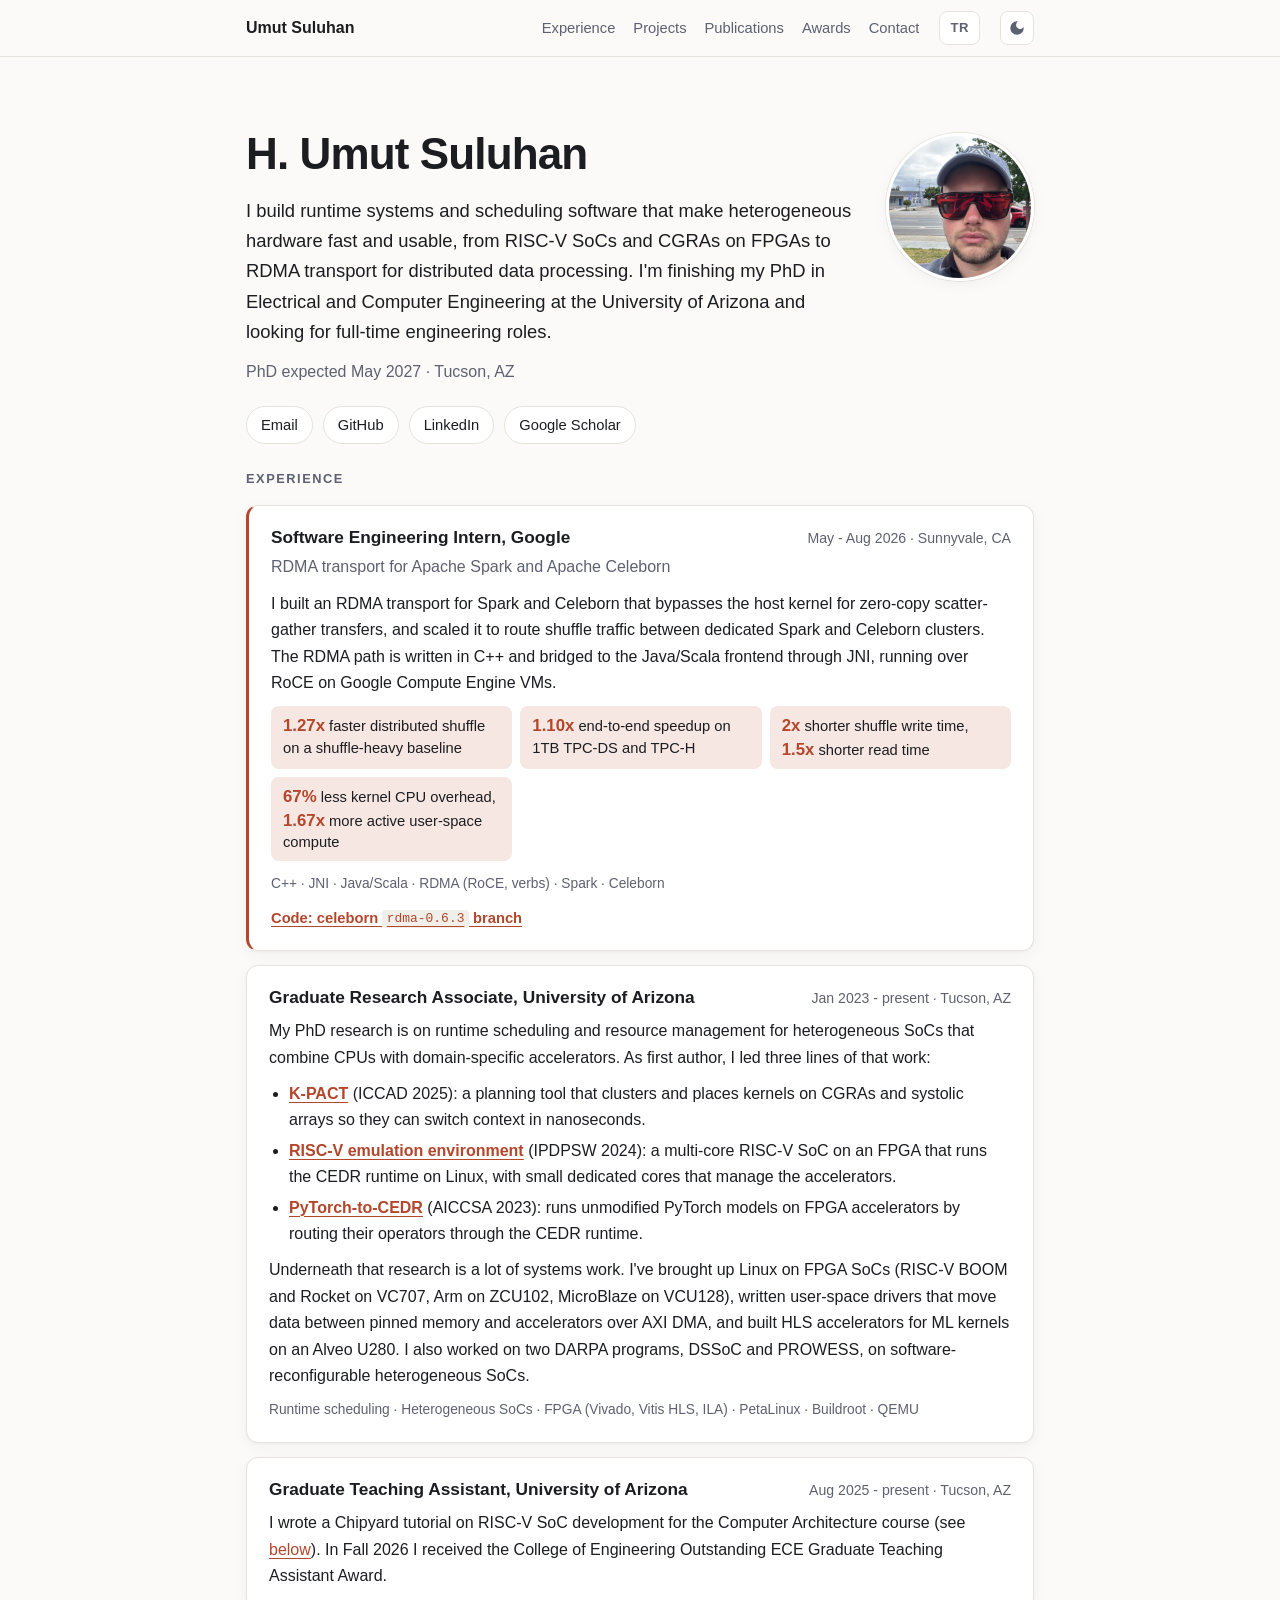
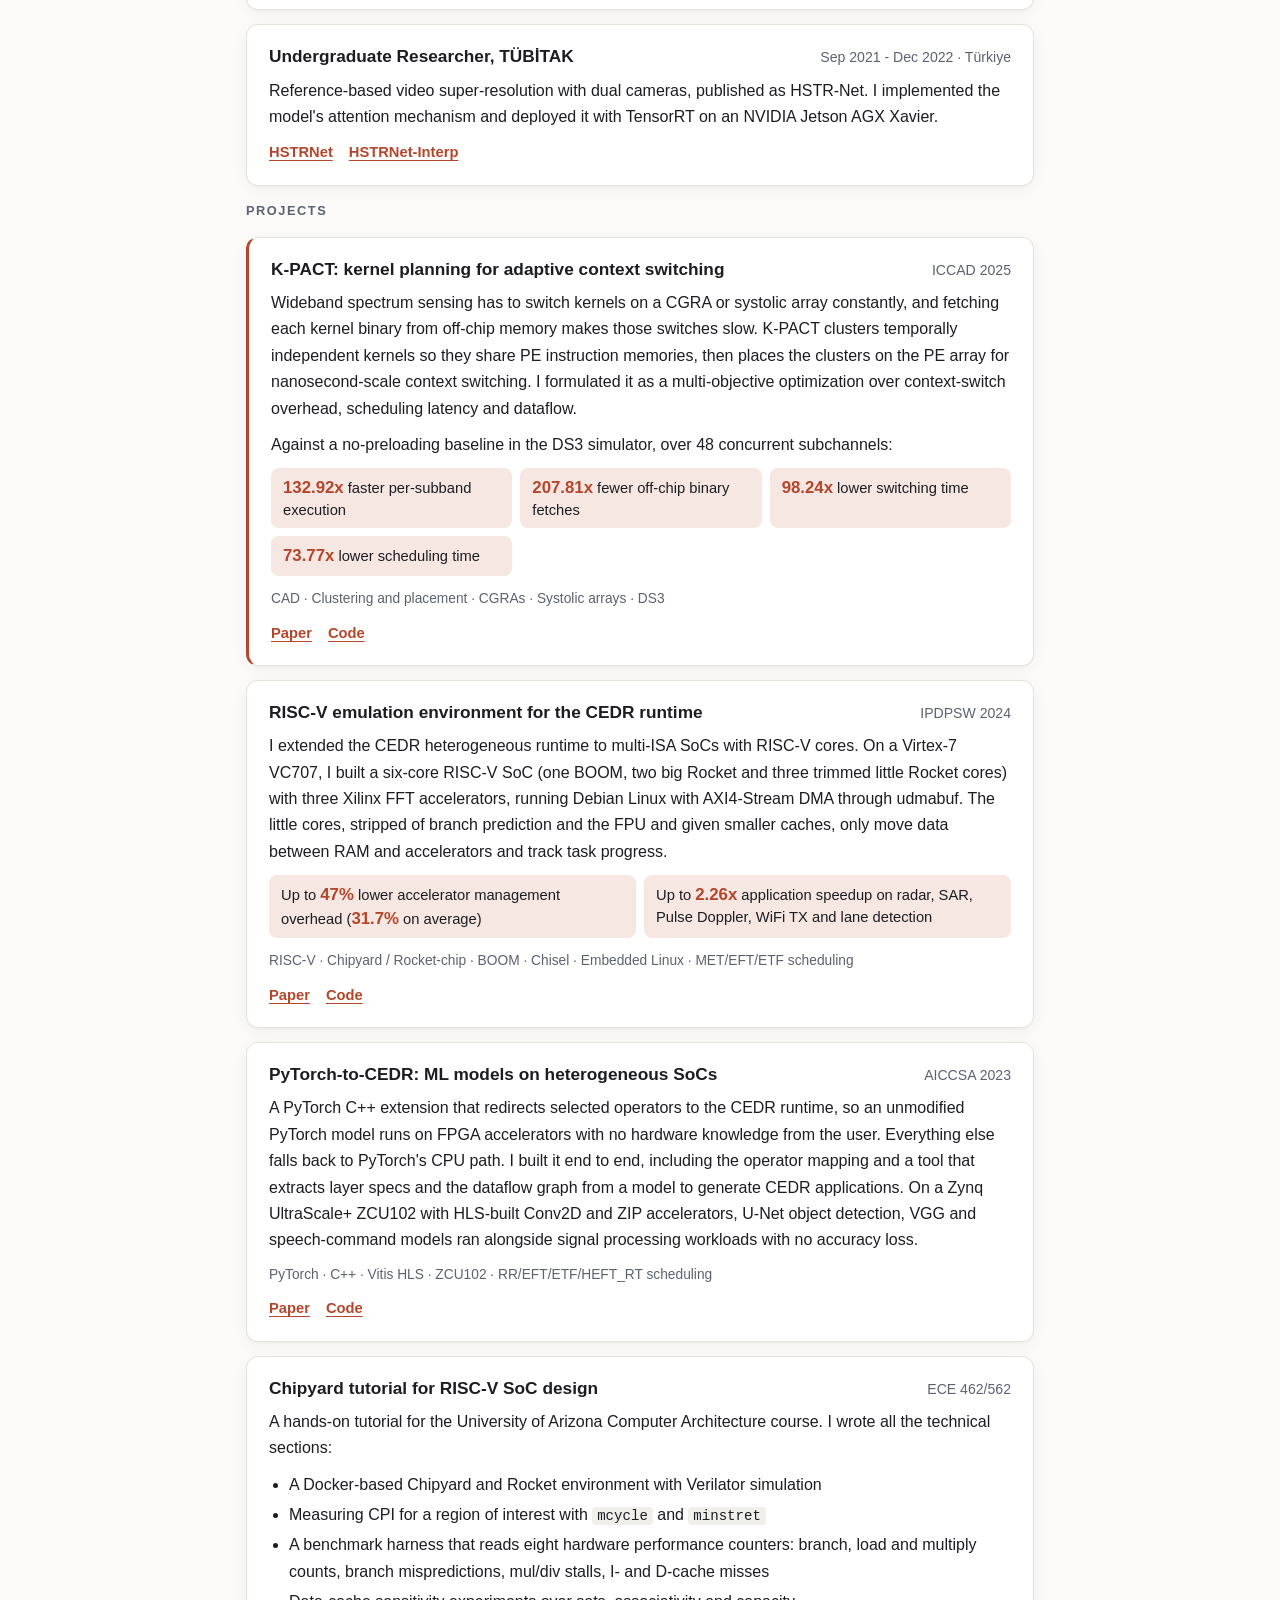
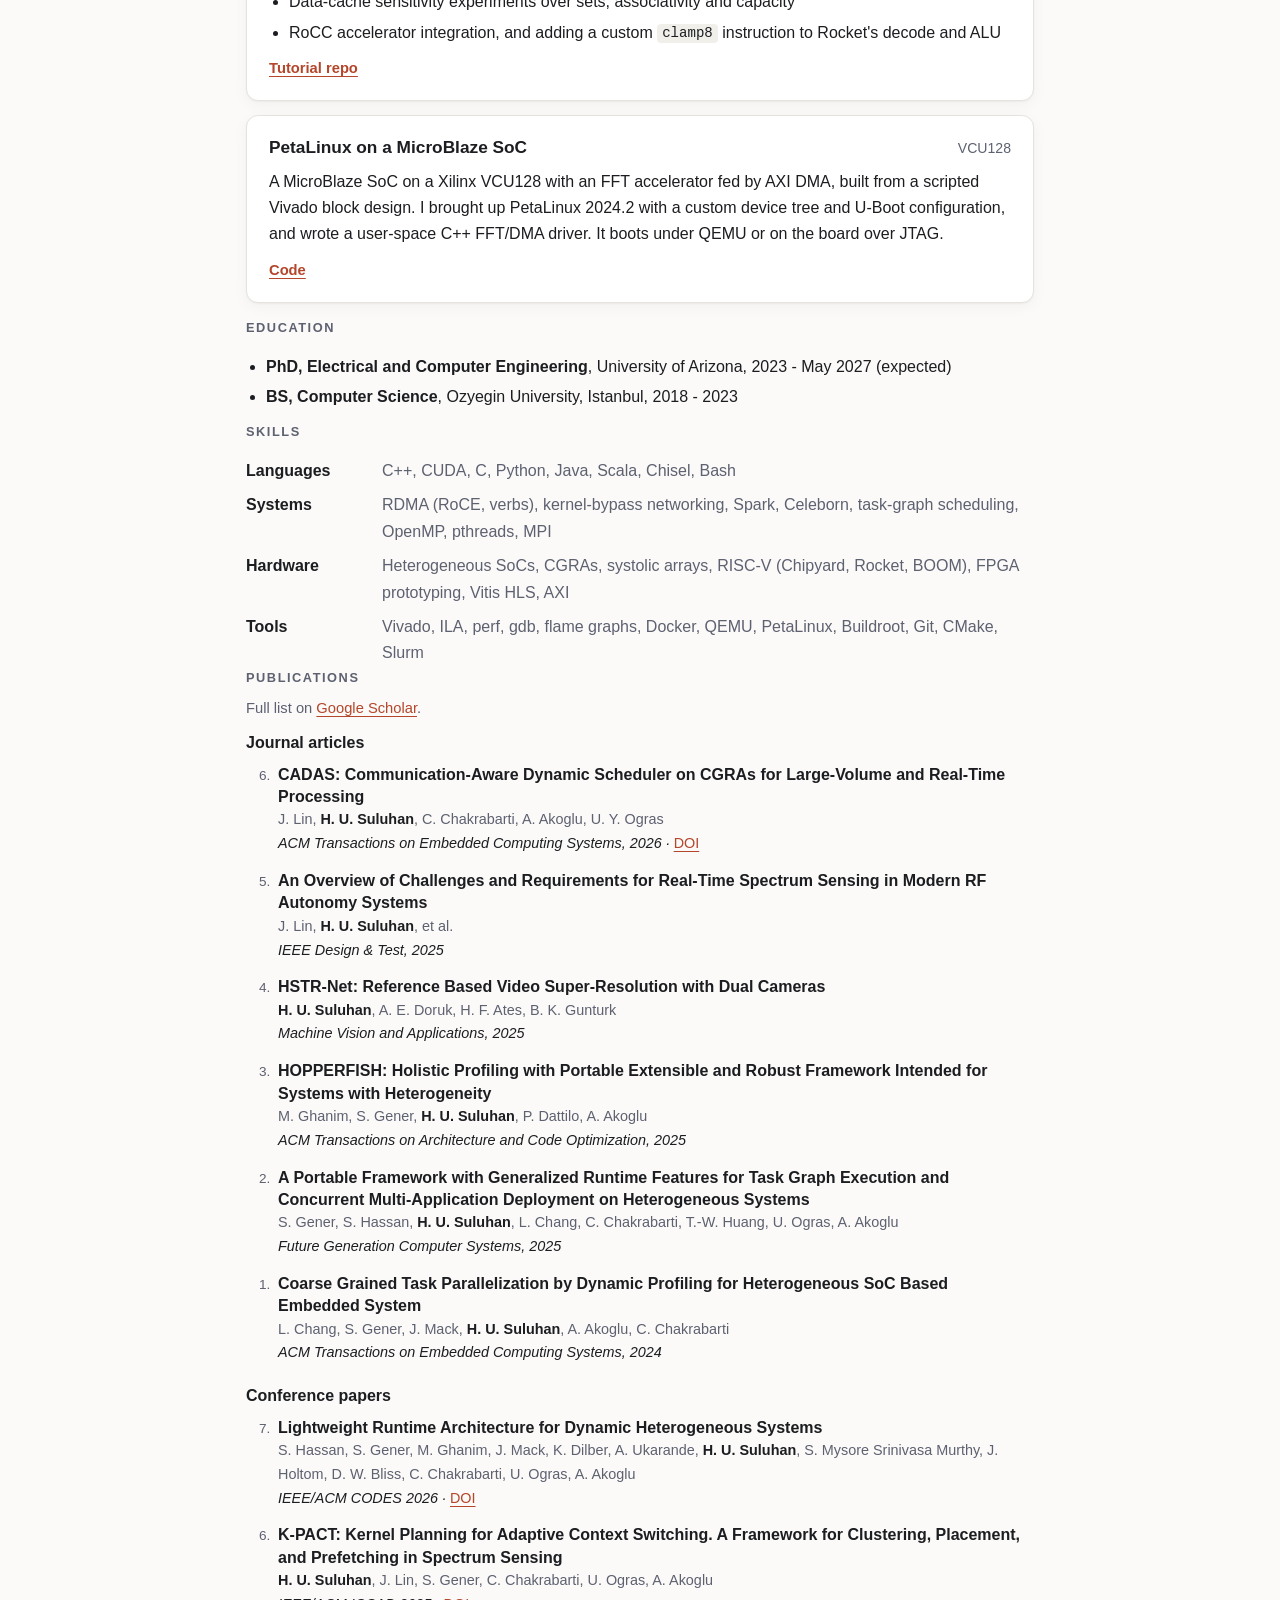
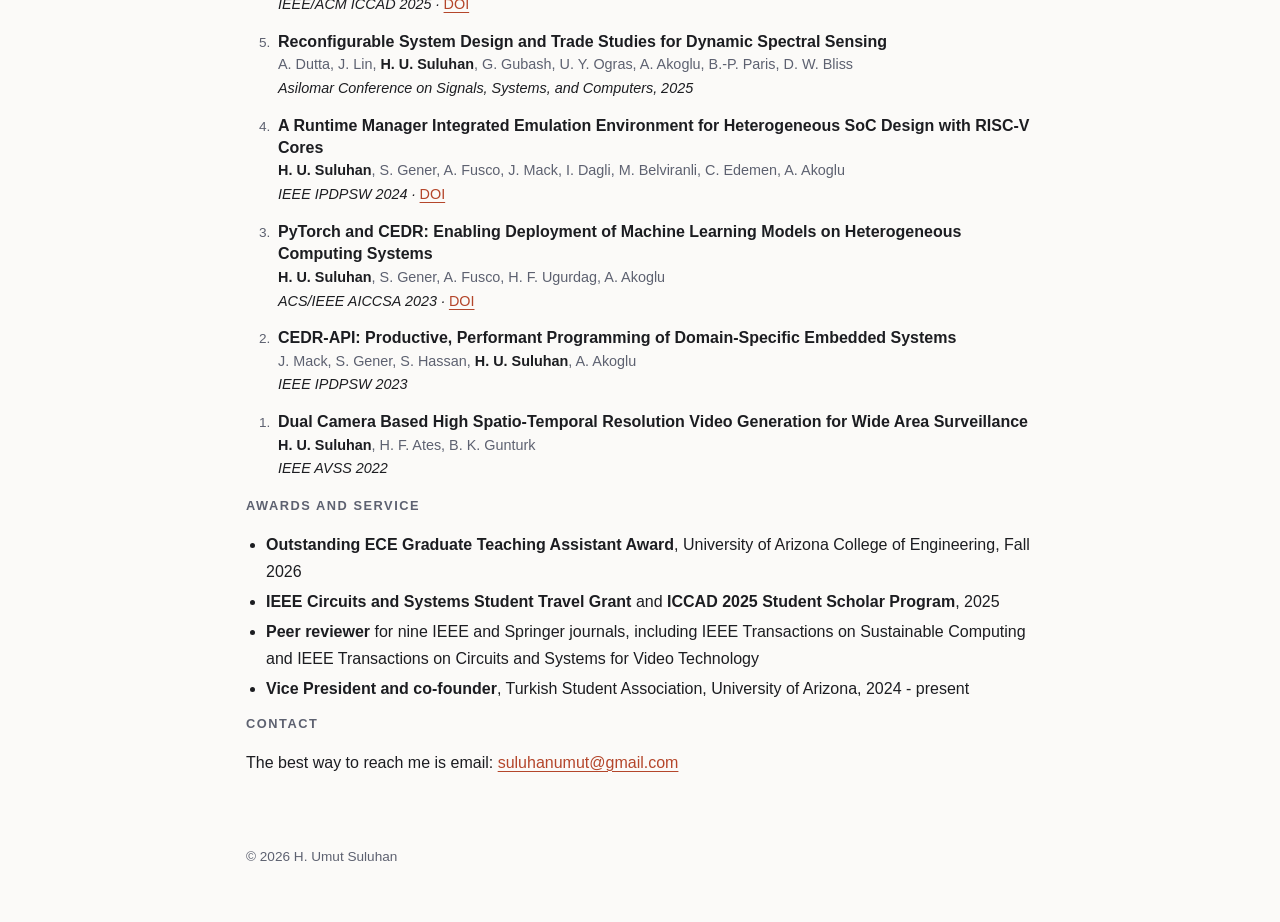
==== commit 7d7ef001: "Add personal portfolio site (English and Turkish) Co-Authored-By: Claude Opus 5.5 <noreply@anthropic" ====
--- a/index.html
+++ b/index.html
@@ -1,264 +1,355 @@
-<!DOCTYPE html>
-<html lang="en">
-  <head>
-    
-  <script async src="https://www.googletagmanager.com/gtag/js?id=G-P2W3RBVLD3"></script>
-  <script>
-    window.dataLayer = window.dataLayer || [];
-    function gtag(){dataLayer.push(arguments);}
-    gtag('js', new Date());
-
-    gtag('config', 'G-P2W3RBVLD3');
-  </script>
-	  
-    <meta charset="utf-8">
-    <meta http-equiv="X-UA-Compatible" content="IE=edge">
-    <meta name="viewport" content="width=device-width, initial-scale=1.0">
-    <meta name="description" content="">
-    <meta name="author" content="">
-    <link rel="shortcut icon" href="assets/img/favicon.png">
-
-	<title>HASAN UMUT SULUHAN</title>
-	
-	<link rel="shortcut icon" href="assets/img/favicon.ico" type="image/x-icon">
-
-    <link href="assets/css/bootstrap.css" rel="stylesheet">
-    <link href="assets/css/main.css" rel="stylesheet">
-	<link href='http://fonts.googleapis.com/css?family=Lato:300,400,900' rel='stylesheet' type='text/css'>
-
-	<script src="https://kit.fontawesome.com/4e91c4bfb4.js" crossorigin="anonymous"></script>
-	<script src="https://code.jquery.com/jquery-1.10.2.min.js"></script>
-    <script src="assets/js/bootstrap.min.js"></script>
-  </head>
-
-  <body>
-
-	<div class="navbar navbar-default navbar-fixed-top">
-		<div class="container">
-		  <div class="navbar-header">
-			<button type="button" class="navbar-toggle" data-toggle="collapse" data-target=".navbar-collapse">
-			  <span class="icon-bar"></span>
-			  <span class="icon-bar"></span>
-			  <span class="icon-bar"></span>
-			</button>
-			<span class="navbar-brand" style = "opacity: 0.8;"><b>HASAN UMUT SULUHAN</b></span>
-		  </div>
-		  <div class="navbar-collapse collapse">
-			<ul class="nav navbar-nav navbar-right">
-			  <li><a href="#">Home</a></li>
-			  <li><a href="#aboutme">About Me</a></li>
-			  <li><a href="#skills">Skills</a></li>
-			  <li><a href="#myworks">My Works</a></li>
-			  <!--<li><a href="#medium">Medium</a></li>-->
-			  <li><a href="#contactme">Contact Me</a></li>
-			  <li><a href="assets/img/HASANUMUTSULUHAN_CV.pdf">CV</a></li>
-			</ul>
-		  </div>
-		</div>
-	  </div>
-
-
-
-	<div id="headerwrap">
-		<div class="container">
-			<div class="row">
-				<div class="col-lg-4">
-					<img id = "ppimage" class="img-responsive" src="assets/img/profile_picture.jpg" alt="Profile Picture">
-				</div>
-				<div class="col-lg-6">
-					<h1>Hi there, I am a junior college student who enjoys developing software engineering projects.</h1>
-				</div>
-			</div>
-		</div>
-	</div>
-	
-	
-	<div class="container">
-		<a name='aboutme'></a>
-		<div class="row mt centered">
-			<div class="col-lg-6 col-lg-offset-3">
-				<h1>About Me</h1>
-				<h3>Hi, I am Umut. I am a junior Computer Science student in Ozyegin University who is enthusiastic about Electronics.
-					I believe in lifelong learning and being passionate on what you do.  
-				</h3>
-			</div>
-		</div>
-		
-
-		<div class="row mt centered">
-			<a name='skills'></a>
-			<h1>Skills</h1>
-
-			<div class="col-lg-4">
-				<img src="assets/img/java.png" width="150" height = "150" alt="">
-				<h4>JAVA</h4>
-				<p>I work on Java and Java Swing to design real-life applications.</p>
-			</div>
-
-			<div class="col-lg-4">
-				<img src="assets/img/cpp.png" width="200" height = "150" alt="">
-				<h4>CPP</h4>
-				<p>I work on C++ to create dynamic applications which memory access and modification is needed.</p>
-
-			</div>
-
-			<div class="col-lg-4">
-				<img src="assets/img/htmlcssjs.png" width="150" height = "150" alt="">
-				<h4>HTML-CSS-JAVASCRIPT</h4>
-				<p>I use HTML to structure web-pages, CSS to design web-pages dynamically, JavaScript to script and to make the page functional.</p>
-
-			</div>
-		</div>
-
-		<div class="row mt centered">
-			<div class="col-lg-4">
-				<img src="assets/img/react.png" width="150" height = "150" alt="">
-				<h4>REACT</h4>
-				<p>I work on React to create dynamic and responsive web-pages.</p>
-			</div>
-
-			<div class="col-lg-4">
-				<img src="assets/img/mysql.png" width="150" height = "150" alt="">
-				<h4>MYSQL</h4>
-				<p>I use MySql to create a database and then make modifications on database.</p>
-
-			</div>
-
-			<div class="col-lg-4">
-				<img src="assets/img/excel.png" width="250" height = "150" alt="">
-				<h4>EXCEL</h4>
-				<p>I use Excel to make complex calculations using Solver and also to analyze data using Excel functionalities.</p>
-
-			</div>
-			
-		</div>
-	</div>
-
-	<div class="container">
-		<a name='myworks'></a>
-		<div class="row mt centered">
-			<h1>My 
-				<a href = "https://github.com/umutsuluhan">
-					Works
-				</a>
-			</h1>
-			<div class="col-md-6 col-sm-9">
-				<div class = "card text-center" style = "background-color:rgb(220,220,220);">
-					<div class = "card-header">
-						<h2 class = "card-title" style = "color:black"><b>Library Management System</b></h2>
-						<h4 style = "color:black">Coded By <a href = "https://github.com/umutsuluhan">Hasan Umut Suluhan</a><h4></h4>
-					</div>
-					<div class = "card-body">
-						<p>A simple web interface which multiple user types such as manager, publisher, and user can register and sign in.
-							Project completed by using HTML, CSS for front-end, Spring Boot as controller, and Java, MySql for back-end... 
-							<br>
-							<a style = "color:blue" href = "https://github.com/umutsuluhan/Library-Management-System">
-								FOR MORE INFORMATION
-							</a>
-						</p>
-					</div>
-				</div>
-			</div>
-			<div class="col-md-6 col-sm-9">
-				<div class = "card text-center" style = "background-color:rgb(220,220,220);">
-					<div class = "card-header">
-						<h2 class = "card-title" style = "color:black"><b>CourseTr</b></h2>
-						<h4 style = "color:black">Coded By <a href = "https://github.com/umutsuluhan">Hasan Umut Suluhan</a><h4></h4>
-					</div>
-					<div class = "card-body">
-						<p>A web interface which user can register and signin. After registering, user can enroll courses and change
-							settings using system. Project is designed responsively with React and React-Bootstrap. WebStorage Api is used as back-end... 
-							<br>
-							<a style = "color:blue" href = "https://github.com/umutsuluhan/CourseTr">
-								FOR MORE INFORMATION
-							</a>
-						</p>
-					</div>
-				</div>
-			</div>
-		</div>
-	
-	<!--<div class="container">
-		<a name='medium'></a>
-		<div class="row mt centered">
-			<h1>My 
-				<a href = "https://medium.com/@suluhanumut">
-					Medium 
-				</a>
-				Blogs
-			</h1>
-			<div class="col-md-6 col-sm-9">
-				<div class = "card text-center" style = "background-color:rgb(220,220,220);">
-					<div class = "card-header">
-						<h3 class = "card-title" style = "color:black">TESLA</h3>
-						<h4 style = "color:black">Written By <a href = "https://medium.com/@suluhanumut">Hasan Umut Suluhan</a><h4></h4>
-					</div>
-					<div class = "card-body">
-						<p>... 
-							<br>
-							<a style = "color:blue" href = "https://medium.com/@suluhanumut">
-								READ MORE
-							</a>
-						</p>
-					</div>
-				</div>
-			</div>
-			<div class="col-md-6 col-sm-9">
-				<div class = "card text-center" style = "background-color:rgb(220,220,220);">
-					<div class = "card-header">
-						<h3 class = "card-title" style = "color:black">TESLA</h3>
-						<h4 style = "color:black">Written By <a href = "https://medium.com/@suluhanumut">Hasan Umut Suluhan</a><h4></h4>
-					</div>
-					<div class = "card-body">
-						<p>... 
-							<br>
-							<a style = "color:blue" href = "https://medium.com/@suluhanumut">
-								READ MORE
-							</a>
-						</p>
-					</div>
-				</div>
-			</div>
-		</div>-->
-	
-	<div class = "container">
-		<a name = 'contactme'></a>
-		<div class="row mt centered">
-			<div class="col-lg-6 col-lg-offset-3" style = "background-color:rgb(220,220,220);">
-				<h1 class = "Title" >Contact Me</h1>
-				<form action="https://formspree.io/f/xeqpnavw" method="POST" style = "background:transparent">
-					<label for name>Name</label>
-					<br>
-					<input type="text" name="name" placeholder = "Enter your name" style = "width:100%; border:none; background:transparent;">
-					<br>
-					<label for email>Email</label>
-					<br>
-					<input type="email" name="email" placeholder = "Enter your email" style = "width:100%; border:none; background:transparent;">
-					<br>
-					<label for message>Message</label>
-					<br>
-					<input type="text" size = "400px" name="message" placeholder = "Enter your message" style = "width:100% ; height:200px; border:none; background:transparent;">
-					<br>
-					<input type="submit" value="Send">
-				  </form>			
-			</div>
-		</div>
-	</div>
-
-	
-		
-		<div class="row mt centered navbar-default navbar">
-			<div class="navbar-footer">
-				<div class="col-lg-12 col-sm-6">
-					<img class="img-circle" src="assets/img/pic1.jpg" width="140" alt="">
-					<a id = "social" href= "https://twitter.com/umutsuluhan"><i class="fab fa-twitter-square fa-2x"></i><a>
-					<a id = "social" href= "https://www.instagram.com/umutsuluhan/"><i class="fab fa-instagram-square fa-2x"></i><a>
-					<a id = "social" href= "https://www.linkedin.com/in/hasan-umut-318127186/"><i class="fab fa-linkedin fa-2x"></i></a>
-				</div>
-			</div>	
-		</div>
-	</div>
-
-    
-  </body>
-</html>
+<!doctype html>
+<html lang="en">
+<head>
+  <meta charset="utf-8">
+  <meta name="viewport" content="width=device-width, initial-scale=1">
+  <title>H. Umut Suluhan</title>
+  <meta name="description" content="H. Umut Suluhan, PhD candidate in Electrical and Computer Engineering at the University of Arizona. Runtime systems, scheduling and RDMA for heterogeneous hardware.">
+  <meta property="og:title" content="H. Umut Suluhan">
+  <meta property="og:description" content="Runtime systems, scheduling and RDMA for heterogeneous hardware.">
+  <meta property="og:type" content="website">
+  <link rel="icon" href="favicon.svg" type="image/svg+xml">
+  <link rel="stylesheet" href="style.css">
+  <script>
+    try {
+      var t = localStorage.getItem("theme");
+      if (t === "light" || t === "dark") document.documentElement.setAttribute("data-theme", t);
+    } catch (e) {}
+    // First visit with a Turkish browser: show the Turkish page. A manual EN/TR choice is remembered and wins.
+    try {
+      if (!localStorage.getItem("lang")) {
+        var l = (navigator.languages && navigator.languages[0]) || navigator.language || "";
+        if (/^tr\b/i.test(l)) {
+          location.replace("tr/" + (location.protocol === "file:" ? "index.html" : "") + location.hash);
+        }
+      }
+    } catch (e) {}
+  </script>
+</head>
+<body>
+  <a class="skip" href="#main">Skip to content</a>
+
+  <header class="nav">
+    <div class="wrap nav-inner">
+      <a class="brand" href="#top">Umut Suluhan</a>
+      <nav aria-label="Sections">
+        <a href="#experience">Experience</a>
+        <a href="#projects">Projects</a>
+        <a href="#publications">Publications</a>
+        <a href="#awards">Awards</a>
+        <a href="#contact">Contact</a>
+      </nav>
+      <a class="lang-switch" href="tr/" data-lang="tr" hreflang="tr" lang="tr" title="Türkçe'ye geç">TR</a>
+      <button class="theme-toggle" type="button" aria-label="Toggle dark mode" title="Toggle dark mode">
+        <svg viewBox="0 0 24 24" width="18" height="18" aria-hidden="true"><path fill="currentColor" d="M12 3a9 9 0 1 0 9 9c0-.46-.04-.92-.1-1.36a5.4 5.4 0 0 1-9.54-4.98A5.4 5.4 0 0 1 13.36 3.1 9.3 9.3 0 0 0 12 3z"/></svg>
+      </button>
+    </div>
+  </header>
+
+  <main id="main">
+    <section class="hero wrap" id="top">
+      <img class="avatar" src="avatar.jpg" alt="Photo of H. Umut Suluhan" width="400" height="400">
+      <h1>H. Umut Suluhan</h1>
+      <p class="lede">
+        I build runtime systems and scheduling software that make heterogeneous hardware fast and usable,
+        from RISC-V SoCs and CGRAs on FPGAs to RDMA transport for distributed data processing.
+        I'm finishing my PhD in Electrical and Computer Engineering at the University of Arizona and looking for full-time engineering roles.
+      </p>
+      <p class="meta">PhD expected May 2027 &middot; Tucson, AZ</p>
+      <ul class="links">
+        <li><a href="mailto:suluhanumut@gmail.com">Email</a></li>
+        <li><a href="https://github.com/umutsuluhan" rel="noopener">GitHub</a></li>
+        <li><a href="https://www.linkedin.com/in/hasan-umut-suluhan-318127186/" rel="noopener">LinkedIn</a></li>
+        <li><a href="https://scholar.google.com/citations?user=dcYgpdgAAAAJ&amp;hl=en" rel="noopener">Google Scholar</a></li>
+      </ul>
+    </section>
+
+    <section class="wrap" id="experience">
+      <h2>Experience</h2>
+
+      <article class="card featured">
+        <div class="card-head">
+          <h3>Software Engineering Intern, Google</h3>
+          <span class="when">May - Aug 2026 &middot; Sunnyvale, CA</span>
+        </div>
+        <p class="sub">RDMA transport for Apache Spark and Apache Celeborn</p>
+        <p>
+          I built an RDMA transport for Spark and Celeborn that bypasses the host kernel for zero-copy
+          scatter-gather transfers, and scaled it to route shuffle traffic between dedicated Spark and Celeborn clusters.
+          The RDMA path is written in C++ and bridged to the Java/Scala frontend through JNI, running over RoCE on Google Compute Engine VMs.
+        </p>
+        <ul class="stats">
+          <li><b>1.27x</b> faster distributed shuffle on a shuffle-heavy baseline</li>
+          <li><b>1.10x</b> end-to-end speedup on 1TB TPC-DS and TPC-H</li>
+          <li><b>2x</b> shorter shuffle write time, <b>1.5x</b> shorter read time</li>
+          <li><b>67%</b> less kernel CPU overhead, <b>1.67x</b> more active user-space compute</li>
+        </ul>
+        <p class="tags">C++ &middot; JNI &middot; Java/Scala &middot; RDMA (RoCE, verbs) &middot; Spark &middot; Celeborn</p>
+        <p class="card-links"><a href="https://github.com/umutsuluhan/celeborn/tree/rdma-0.6.3" rel="noopener">Code: celeborn <code>rdma-0.6.3</code> branch</a></p>
+      </article>
+
+      <article class="card">
+        <div class="card-head">
+          <h3>Graduate Research Associate, University of Arizona</h3>
+          <span class="when">Jan 2023 - present &middot; Tucson, AZ</span>
+        </div>
+        <p>
+          My PhD research is on runtime scheduling and resource management for heterogeneous SoCs that combine CPUs with
+          domain-specific accelerators. As first author, I led three lines of that work:
+        </p>
+        <ul class="plain">
+          <li><a href="#kpact"><b>K-PACT</b></a> (ICCAD 2025): a planning tool that clusters and places kernels on CGRAs and systolic arrays so they can switch context in nanoseconds.</li>
+          <li><a href="#riscv-cedr"><b>RISC-V emulation environment</b></a> (IPDPSW 2024): a multi-core RISC-V SoC on an FPGA that runs the CEDR runtime on Linux, with small dedicated cores that manage the accelerators.</li>
+          <li><a href="#pytorch-cedr"><b>PyTorch-to-CEDR</b></a> (AICCSA 2023): runs unmodified PyTorch models on FPGA accelerators by routing their operators through the CEDR runtime.</li>
+        </ul>
+        <p>
+          Underneath that research is a lot of systems work. I've brought up Linux on FPGA SoCs (RISC-V BOOM and Rocket on VC707, Arm on ZCU102, MicroBlaze on VCU128),
+          written user-space drivers that move data between pinned memory and accelerators over AXI DMA, and built
+          HLS accelerators for ML kernels on an Alveo U280. I also worked on two DARPA programs, DSSoC and PROWESS,
+          on software-reconfigurable heterogeneous SoCs.
+        </p>
+        <p class="tags">Runtime scheduling &middot; Heterogeneous SoCs &middot; FPGA (Vivado, Vitis HLS, ILA) &middot; PetaLinux &middot; Buildroot &middot; QEMU</p>
+      </article>
+
+      <article class="card">
+        <div class="card-head">
+          <h3>Graduate Teaching Assistant, University of Arizona</h3>
+          <span class="when">Aug 2025 - present &middot; Tucson, AZ</span>
+        </div>
+        <p>
+          I wrote a Chipyard tutorial on RISC-V SoC development for the Computer Architecture course (see
+          <a href="#chipyard">below</a>). In Fall 2026 I received the College of Engineering Outstanding ECE Graduate Teaching Assistant Award.
+        </p>
+      </article>
+
+      <article class="card">
+        <div class="card-head">
+          <h3>Undergraduate Researcher, T&Uuml;B&#304;TAK</h3>
+          <span class="when">Sep 2021 - Dec 2022 &middot; T&uuml;rkiye</span>
+        </div>
+        <p>
+          Reference-based video super-resolution with dual cameras, published as HSTR-Net. I implemented the model's attention
+          mechanism and deployed it with TensorRT on an NVIDIA Jetson AGX Xavier.
+        </p>
+        <p class="card-links"><a href="https://github.com/umutsuluhan/HSTRNet" rel="noopener">HSTRNet</a> <a href="https://github.com/umutsuluhan/HSTRNet-Interp" rel="noopener">HSTRNet-Interp</a></p>
+      </article>
+    </section>
+
+    <section class="wrap" id="projects">
+      <h2>Projects</h2>
+
+      <article class="card featured" id="kpact">
+        <div class="card-head">
+          <h3>K-PACT: kernel planning for adaptive context switching</h3>
+          <span class="when">ICCAD 2025</span>
+        </div>
+        <p>
+          Wideband spectrum sensing has to switch kernels on a CGRA or systolic array constantly,
+          and fetching each kernel binary from off-chip memory makes those switches slow. K-PACT clusters temporally independent
+          kernels so they share PE instruction memories, then places the clusters on the PE array for nanosecond-scale context switching.
+          I formulated it as a multi-objective optimization over context-switch overhead, scheduling latency and dataflow.
+        </p>
+        <p>Against a no-preloading baseline in the DS3 simulator, over 48 concurrent subchannels:</p>
+        <ul class="stats">
+          <li><b>132.92x</b> faster per-subband execution</li>
+          <li><b>207.81x</b> fewer off-chip binary fetches</li>
+          <li><b>98.24x</b> lower switching time</li>
+          <li><b>73.77x</b> lower scheduling time</li>
+        </ul>
+        <p class="tags">CAD &middot; Clustering and placement &middot; CGRAs &middot; Systolic arrays &middot; DS3</p>
+        <p class="card-links">
+          <a href="https://doi.org/10.1109/ICCAD66269.2025.11240855" rel="noopener">Paper</a>
+          <a href="https://github.com/UA-RCL/K-PACT" rel="noopener">Code</a>
+        </p>
+      </article>
+
+      <article class="card" id="riscv-cedr">
+        <div class="card-head">
+          <h3>RISC-V emulation environment for the CEDR runtime</h3>
+          <span class="when">IPDPSW 2024</span>
+        </div>
+        <p>
+          I extended the CEDR heterogeneous runtime to multi-ISA SoCs with RISC-V cores. On a Virtex-7 VC707, I built a six-core
+          RISC-V SoC (one BOOM, two big Rocket and three trimmed little Rocket cores) with three Xilinx FFT accelerators, running Debian Linux
+          with AXI4-Stream DMA through udmabuf. The little cores, stripped of branch prediction and the FPU and given smaller caches,
+          only move data between RAM and accelerators and track task progress.
+        </p>
+        <ul class="stats">
+          <li>Up to <b>47%</b> lower accelerator management overhead (<b>31.7%</b> on average)</li>
+          <li>Up to <b>2.26x</b> application speedup on radar, SAR, Pulse Doppler, WiFi TX and lane detection</li>
+        </ul>
+        <p class="tags">RISC-V &middot; Chipyard / Rocket-chip &middot; BOOM &middot; Chisel &middot; Embedded Linux &middot; MET/EFT/ETF scheduling</p>
+        <p class="card-links">
+          <a href="https://doi.org/10.1109/IPDPSW63119.2024.00013" rel="noopener">Paper</a>
+          <a href="https://github.com/UA-RCL/CEDR" rel="noopener">Code</a>
+        </p>
+      </article>
+
+      <article class="card" id="pytorch-cedr">
+        <div class="card-head">
+          <h3>PyTorch-to-CEDR: ML models on heterogeneous SoCs</h3>
+          <span class="when">AICCSA 2023</span>
+        </div>
+        <p>
+          A PyTorch C++ extension that redirects selected operators to the CEDR runtime, so an unmodified PyTorch model runs on
+          FPGA accelerators with no hardware knowledge from the user. Everything else falls back to PyTorch's CPU path. I built it end to end,
+          including the operator mapping and a tool that extracts layer specs and the dataflow graph from a model to generate CEDR applications.
+          On a Zynq UltraScale+ ZCU102 with HLS-built Conv2D and ZIP accelerators, U-Net object detection, VGG and speech-command models ran
+          alongside signal processing workloads with no accuracy loss.
+        </p>
+        <p class="tags">PyTorch &middot; C++ &middot; Vitis HLS &middot; ZCU102 &middot; RR/EFT/ETF/HEFT_RT scheduling</p>
+        <p class="card-links">
+          <a href="https://doi.org/10.1109/AICCSA59173.2023.10479315" rel="noopener">Paper</a>
+          <a href="https://github.com/UA-RCL/CEDR-PyTorch-Backend" rel="noopener">Code</a>
+        </p>
+      </article>
+
+      <article class="card" id="chipyard">
+        <div class="card-head">
+          <h3>Chipyard tutorial for RISC-V SoC design</h3>
+          <span class="when">ECE 462/562</span>
+        </div>
+        <p>
+          A hands-on tutorial for the University of Arizona Computer Architecture course. I wrote all the technical sections:
+        </p>
+        <ul class="plain">
+          <li>A Docker-based Chipyard and Rocket environment with Verilator simulation</li>
+          <li>Measuring CPI for a region of interest with <code>mcycle</code> and <code>minstret</code></li>
+          <li>A benchmark harness that reads eight hardware performance counters: branch, load and multiply counts, branch mispredictions, mul/div stalls, I- and D-cache misses</li>
+          <li>Data-cache sensitivity experiments over sets, associativity and capacity</li>
+          <li>RoCC accelerator integration, and adding a custom <code>clamp8</code> instruction to Rocket's decode and ALU</li>
+        </ul>
+        <p class="card-links"><a href="https://github.com/tosiron/ua-chipyard" rel="noopener">Tutorial repo</a></p>
+      </article>
+
+      <article class="card">
+        <div class="card-head">
+          <h3>PetaLinux on a MicroBlaze SoC</h3>
+          <span class="when">VCU128</span>
+        </div>
+        <p>
+          A MicroBlaze SoC on a Xilinx VCU128 with an FFT accelerator fed by AXI DMA, built from a scripted Vivado block design.
+          I brought up PetaLinux 2024.2 with a custom device tree and U-Boot configuration, and wrote a user-space C++ FFT/DMA driver.
+          It boots under QEMU or on the board over JTAG.
+        </p>
+        <p class="card-links"><a href="https://github.com/umutsuluhan/vcu128-petalinux" rel="noopener">Code</a></p>
+      </article>
+    </section>
+
+    <section class="wrap" id="education">
+      <h2>Education</h2>
+      <ul class="plain">
+        <li><b>PhD, Electrical and Computer Engineering</b>, University of Arizona, 2023 - May 2027 (expected)</li>
+        <li><b>BS, Computer Science</b>, Ozyegin University, Istanbul, 2018 - 2023</li>
+      </ul>
+    </section>
+
+    <section class="wrap" id="skills">
+      <h2>Skills</h2>
+      <dl class="skills">
+        <dt>Languages</dt><dd>C++, CUDA, C, Python, Java, Scala, Chisel, Bash</dd>
+        <dt>Systems</dt><dd>RDMA (RoCE, verbs), kernel-bypass networking, Spark, Celeborn, task-graph scheduling, OpenMP, pthreads, MPI</dd>
+        <dt>Hardware</dt><dd>Heterogeneous SoCs, CGRAs, systolic arrays, RISC-V (Chipyard, Rocket, BOOM), FPGA prototyping, Vitis HLS, AXI</dd>
+        <dt>Tools</dt><dd>Vivado, ILA, perf, gdb, flame graphs, Docker, QEMU, PetaLinux, Buildroot, Git, CMake, Slurm</dd>
+      </dl>
+    </section>
+
+    <section class="wrap" id="publications">
+      <h2>Publications</h2>
+      <p class="note">Full list on <a href="https://scholar.google.com/citations?user=dcYgpdgAAAAJ&amp;hl=en" rel="noopener">Google Scholar</a>.</p>
+      <h3 class="pub-group">Journal articles</h3>
+      <ol class="pubs" reversed>
+        <li>
+          <span class="title">CADAS: Communication-Aware Dynamic Scheduler on CGRAs for Large-Volume and Real-Time Processing</span>
+          <span class="authors">J. Lin, <b>H. U. Suluhan</b>, C. Chakrabarti, A. Akoglu, U. Y. Ogras</span>
+          <span class="venue">ACM Transactions on Embedded Computing Systems, 2026 &middot; <a href="https://doi.org/10.1145/3793672" rel="noopener">DOI</a></span>
+        </li>
+        <li>
+          <span class="title">An Overview of Challenges and Requirements for Real-Time Spectrum Sensing in Modern RF Autonomy Systems</span>
+          <span class="authors">J. Lin, <b>H. U. Suluhan</b>, et al.</span>
+          <span class="venue">IEEE Design &amp; Test, 2025</span>
+        </li>
+        <li>
+          <span class="title">HSTR-Net: Reference Based Video Super-Resolution with Dual Cameras</span>
+          <span class="authors"><b>H. U. Suluhan</b>, A. E. Doruk, H. F. Ates, B. K. Gunturk</span>
+          <span class="venue">Machine Vision and Applications, 2025</span>
+        </li>
+        <li>
+          <span class="title">HOPPERFISH: Holistic Profiling with Portable Extensible and Robust Framework Intended for Systems with Heterogeneity</span>
+          <span class="authors">M. Ghanim, S. Gener, <b>H. U. Suluhan</b>, P. Dattilo, A. Akoglu</span>
+          <span class="venue">ACM Transactions on Architecture and Code Optimization, 2025</span>
+        </li>
+        <li>
+          <span class="title">A Portable Framework with Generalized Runtime Features for Task Graph Execution and Concurrent Multi-Application Deployment on Heterogeneous Systems</span>
+          <span class="authors">S. Gener, S. Hassan, <b>H. U. Suluhan</b>, L. Chang, C. Chakrabarti, T.-W. Huang, U. Ogras, A. Akoglu</span>
+          <span class="venue">Future Generation Computer Systems, 2025</span>
+        </li>
+        <li>
+          <span class="title">Coarse Grained Task Parallelization by Dynamic Profiling for Heterogeneous SoC Based Embedded System</span>
+          <span class="authors">L. Chang, S. Gener, J. Mack, <b>H. U. Suluhan</b>, A. Akoglu, C. Chakrabarti</span>
+          <span class="venue">ACM Transactions on Embedded Computing Systems, 2024</span>
+        </li>
+      </ol>
+      <h3 class="pub-group">Conference papers</h3>
+      <ol class="pubs" reversed>
+        <li>
+          <span class="title">Lightweight Runtime Architecture for Dynamic Heterogeneous Systems</span>
+          <span class="authors">S. Hassan, S. Gener, M. Ghanim, J. Mack, K. Dilber, A. Ukarande, <b>H. U. Suluhan</b>, S. Mysore Srinivasa Murthy, J. Holtom, D. W. Bliss, C. Chakrabarti, U. Ogras, A. Akoglu</span>
+          <span class="venue">IEEE/ACM CODES 2026 &middot; <a href="https://doi.org/10.1109/CODES67670.2026.00067" rel="noopener">DOI</a></span>
+        </li>
+        <li>
+          <span class="title">K-PACT: Kernel Planning for Adaptive Context Switching. A Framework for Clustering, Placement, and Prefetching in Spectrum Sensing</span>
+          <span class="authors"><b>H. U. Suluhan</b>, J. Lin, S. Gener, C. Chakrabarti, U. Ogras, A. Akoglu</span>
+          <span class="venue">IEEE/ACM ICCAD 2025 &middot; <a href="https://doi.org/10.1109/ICCAD66269.2025.11240855" rel="noopener">DOI</a></span>
+        </li>
+        <li>
+          <span class="title">Reconfigurable System Design and Trade Studies for Dynamic Spectral Sensing</span>
+          <span class="authors">A. Dutta, J. Lin, <b>H. U. Suluhan</b>, G. Gubash, U. Y. Ogras, A. Akoglu, B.-P. Paris, D. W. Bliss</span>
+          <span class="venue">Asilomar Conference on Signals, Systems, and Computers, 2025</span>
+        </li>
+        <li>
+          <span class="title">A Runtime Manager Integrated Emulation Environment for Heterogeneous SoC Design with RISC-V Cores</span>
+          <span class="authors"><b>H. U. Suluhan</b>, S. Gener, A. Fusco, J. Mack, I. Dagli, M. Belviranli, C. Edemen, A. Akoglu</span>
+          <span class="venue">IEEE IPDPSW 2024 &middot; <a href="https://doi.org/10.1109/IPDPSW63119.2024.00013" rel="noopener">DOI</a></span>
+        </li>
+        <li>
+          <span class="title">PyTorch and CEDR: Enabling Deployment of Machine Learning Models on Heterogeneous Computing Systems</span>
+          <span class="authors"><b>H. U. Suluhan</b>, S. Gener, A. Fusco, H. F. Ugurdag, A. Akoglu</span>
+          <span class="venue">ACS/IEEE AICCSA 2023 &middot; <a href="https://doi.org/10.1109/AICCSA59173.2023.10479315" rel="noopener">DOI</a></span>
+        </li>
+        <li>
+          <span class="title">CEDR-API: Productive, Performant Programming of Domain-Specific Embedded Systems</span>
+          <span class="authors">J. Mack, S. Gener, S. Hassan, <b>H. U. Suluhan</b>, A. Akoglu</span>
+          <span class="venue">IEEE IPDPSW 2023</span>
+        </li>
+        <li>
+          <span class="title">Dual Camera Based High Spatio-Temporal Resolution Video Generation for Wide Area Surveillance</span>
+          <span class="authors"><b>H. U. Suluhan</b>, H. F. Ates, B. K. Gunturk</span>
+          <span class="venue">IEEE AVSS 2022</span>
+        </li>
+      </ol>
+    </section>
+
+    <section class="wrap" id="awards">
+      <h2>Awards and service</h2>
+      <ul class="plain">
+        <li><b>Outstanding ECE Graduate Teaching Assistant Award</b>, University of Arizona College of Engineering, Fall 2026</li>
+        <li><b>IEEE Circuits and Systems Student Travel Grant</b> and <b>ICCAD 2025 Student Scholar Program</b>, 2025</li>
+        <li><b>Peer reviewer</b> for nine IEEE and Springer journals, including IEEE Transactions on Sustainable Computing and IEEE Transactions on Circuits and Systems for Video Technology</li>
+        <li><b>Vice President and co-founder</b>, Turkish Student Association, University of Arizona, 2024 - present</li>
+      </ul>
+    </section>
+
+    <section class="wrap" id="contact">
+      <h2>Contact</h2>
+      <p>The best way to reach me is email: <a href="mailto:suluhanumut@gmail.com">suluhanumut@gmail.com</a></p>
+    </section>
+  </main>
+
+  <footer class="wrap footer">
+    <p>&copy; 2026 H. Umut Suluhan</p>
+  </footer>
+
+  <script src="script.js"></script>
+</body>
+</html>
--- a/style.css
+++ b/style.css
@@ -0,0 +1,192 @@
+:root {
+  --bg: #fbfaf8;
+  --surface: #ffffff;
+  --text: #1c1d21;
+  --muted: #5d6170;
+  --border: #e6e3dd;
+  --accent: #b4462b;
+  --accent-soft: #f6e7e2;
+  --code-bg: #f1efea;
+  --shadow: 0 1px 2px rgba(20, 20, 30, .04), 0 4px 16px rgba(20, 20, 30, .04);
+}
+
+@media (prefers-color-scheme: dark) {
+  :root:not([data-theme="light"]) {
+    --bg: #131417;
+    --surface: #1b1d21;
+    --text: #e9e8e4;
+    --muted: #9da1ad;
+    --border: #2c2f35;
+    --accent: #f08b6e;
+    --accent-soft: #3a2621;
+    --code-bg: #24272d;
+    --shadow: none;
+  }
+}
+
+:root[data-theme="dark"] {
+  --bg: #131417;
+  --surface: #1b1d21;
+  --text: #e9e8e4;
+  --muted: #9da1ad;
+  --border: #2c2f35;
+  --accent: #f08b6e;
+  --accent-soft: #3a2621;
+  --code-bg: #24272d;
+  --shadow: none;
+}
+
+* { box-sizing: border-box; }
+
+html { scroll-behavior: smooth; scroll-padding-top: 72px; }
+
+body {
+  margin: 0;
+  background: var(--bg);
+  color: var(--text);
+  font: 16px/1.65 -apple-system, BlinkMacSystemFont, "Segoe UI", Inter, Roboto, "Helvetica Neue", Arial, sans-serif;
+  -webkit-font-smoothing: antialiased;
+}
+
+a { color: var(--accent); text-decoration-thickness: 1px; text-underline-offset: 3px; }
+a:hover { text-decoration-thickness: 2px; }
+
+code {
+  font: .88em ui-monospace, SFMono-Regular, Menlo, Consolas, monospace;
+  background: var(--code-bg);
+  padding: .1em .35em;
+  border-radius: 4px;
+}
+
+.wrap { max-width: 820px; margin: 0 auto; padding: 0 16px; }
+
+.skip { position: absolute; left: -9999px; }
+.skip:focus { left: 16px; top: 8px; z-index: 10; background: var(--surface); padding: 6px 10px; }
+
+/* Nav */
+.nav {
+  position: sticky; top: 0; z-index: 5;
+  background: color-mix(in srgb, var(--bg) 88%, transparent);
+  backdrop-filter: blur(8px);
+  border-bottom: 1px solid var(--border);
+}
+.nav-inner { display: flex; align-items: center; gap: 20px; height: 56px; }
+.brand { font-weight: 650; color: var(--text); text-decoration: none; white-space: nowrap; }
+.nav nav { display: flex; gap: 18px; margin-left: auto; min-width: 0; overflow-x: auto; scrollbar-width: none; }
+.nav nav::-webkit-scrollbar { display: none; }
+.nav nav a { color: var(--muted); text-decoration: none; font-size: .92rem; white-space: nowrap; }
+.nav nav a:hover { color: var(--text); }
+.theme-toggle {
+  flex: none; display: grid; place-items: center;
+  width: 34px; height: 34px; border-radius: 8px;
+  border: 1px solid var(--border); background: var(--surface); color: var(--muted); cursor: pointer;
+}
+.theme-toggle:hover { color: var(--text); }
+
+/* Hero */
+.hero { padding-top: 72px; padding-bottom: 24px; }
+h1 { font-size: clamp(2rem, 5vw, 2.75rem); line-height: 1.15; margin: 0 0 16px; letter-spacing: -.02em; }
+.lede { font-size: 1.15rem; max-width: 680px; margin: 0 0 12px; }
+.meta { color: var(--muted); margin: 0 0 20px; }
+.links { list-style: none; padding: 0; margin: 0; display: flex; flex-wrap: wrap; gap: 10px; }
+.links a {
+  display: inline-block; padding: 6px 14px; border-radius: 999px;
+  border: 1px solid var(--border); background: var(--surface);
+  color: var(--text); text-decoration: none; font-size: .92rem;
+}
+.links a:hover { border-color: var(--accent); color: var(--accent); }
+
+/* Sections */
+section { padding-top: 40px; }
+h2 {
+  font-size: .8rem; text-transform: uppercase; letter-spacing: .12em;
+  color: var(--muted); margin: 0 0 16px; font-weight: 600;
+}
+
+.card {
+  background: var(--surface);
+  border: 1px solid var(--border);
+  border-radius: 12px;
+  padding: 20px 22px;
+  margin-bottom: 14px;
+  box-shadow: var(--shadow);
+}
+.card.featured { border-left: 3px solid var(--accent); }
+.card p { margin: 0 0 10px; }
+.card > :last-child { margin-bottom: 0; }
+.card-head { display: flex; flex-wrap: wrap; justify-content: space-between; align-items: baseline; gap: 4px 16px; margin-bottom: 8px; }
+h3 { font-size: 1.08rem; margin: 0; line-height: 1.35; }
+.when { color: var(--muted); font-size: .88rem; white-space: nowrap; }
+.sub { color: var(--muted); margin-top: -4px !important; }
+
+.stats {
+  list-style: none; padding: 0; margin: 4px 0 12px;
+  display: grid; grid-template-columns: repeat(auto-fit, minmax(220px, 1fr)); gap: 8px;
+}
+.stats li {
+  background: var(--accent-soft); border-radius: 8px; padding: 8px 12px; font-size: .92rem; line-height: 1.4;
+}
+.stats b { color: var(--accent); font-size: 1.05rem; }
+
+.plain { margin: 0 0 10px; padding-left: 20px; }
+.plain li { margin-bottom: 4px; }
+
+.tags { color: var(--muted); font-size: .86rem; }
+.card-links { display: flex; flex-wrap: wrap; gap: 6px 16px; font-size: .92rem; }
+.card-links a { font-weight: 550; }
+
+/* Skills */
+.skills { display: grid; grid-template-columns: 120px 1fr; gap: 8px 16px; margin: 0; }
+.skills dt { font-weight: 600; }
+.skills dd { margin: 0; color: var(--muted); }
+
+/* Publications */
+.note { color: var(--muted); margin: -8px 0 12px; font-size: .92rem; }
+.pubs { padding-left: 28px; margin: 0; }
+.pubs li { margin-bottom: 14px; padding-left: 4px; }
+.pubs li::marker { color: var(--muted); font-size: .85rem; }
+.pubs span { display: block; }
+.pubs .title { font-weight: 550; line-height: 1.4; }
+.pubs .authors { color: var(--muted); font-size: .9rem; }
+.pubs .authors b { color: var(--text); font-weight: 600; }
+.pubs .venue { font-size: .9rem; font-style: italic; }
+.pubs .venue a { font-style: normal; }
+
+.footer { color: var(--muted); font-size: .85rem; padding-top: 40px; padding-bottom: 40px; }
+
+@media (max-width: 640px) {
+  .nav-inner { gap: 12px; }
+  .brand { display: none; }
+  .nav nav { margin-left: 0; gap: 14px; }
+  .theme-toggle { margin-left: auto; }
+  .hero { padding-top: 40px; }
+  .card { padding: 16px; }
+  .when { white-space: normal; }
+  .skills { grid-template-columns: 1fr; gap: 2px; }
+  .skills dd { margin-bottom: 10px; }
+}
+
+.pub-group { font-size: 1rem; margin: 20px 0 10px; }
+.pub-group:first-of-type { margin-top: 0; }
+
+.avatar {
+  float: right; width: 148px; height: 148px; margin: 4px 0 16px 28px;
+  border-radius: 50%; object-fit: cover;
+  border: 3px solid var(--surface); box-shadow: 0 0 0 1px var(--border), var(--shadow);
+}
+.hero::after { content: ""; display: block; clear: both; }
+@media (max-width: 640px) {
+  .avatar { float: none; display: block; width: 112px; height: 112px; margin: 0 0 18px; }
+}
+
+.lang-switch {
+  flex: none; display: grid; place-items: center;
+  height: 34px; padding: 0 10px; border-radius: 8px;
+  border: 1px solid var(--border); background: var(--surface); color: var(--muted);
+  font-size: .82rem; font-weight: 600; letter-spacing: .04em; text-decoration: none;
+}
+.lang-switch:hover { color: var(--text); }
+@media (max-width: 640px) {
+  .lang-switch { margin-left: auto; }
+  .lang-switch + .theme-toggle { margin-left: 0; }
+}
